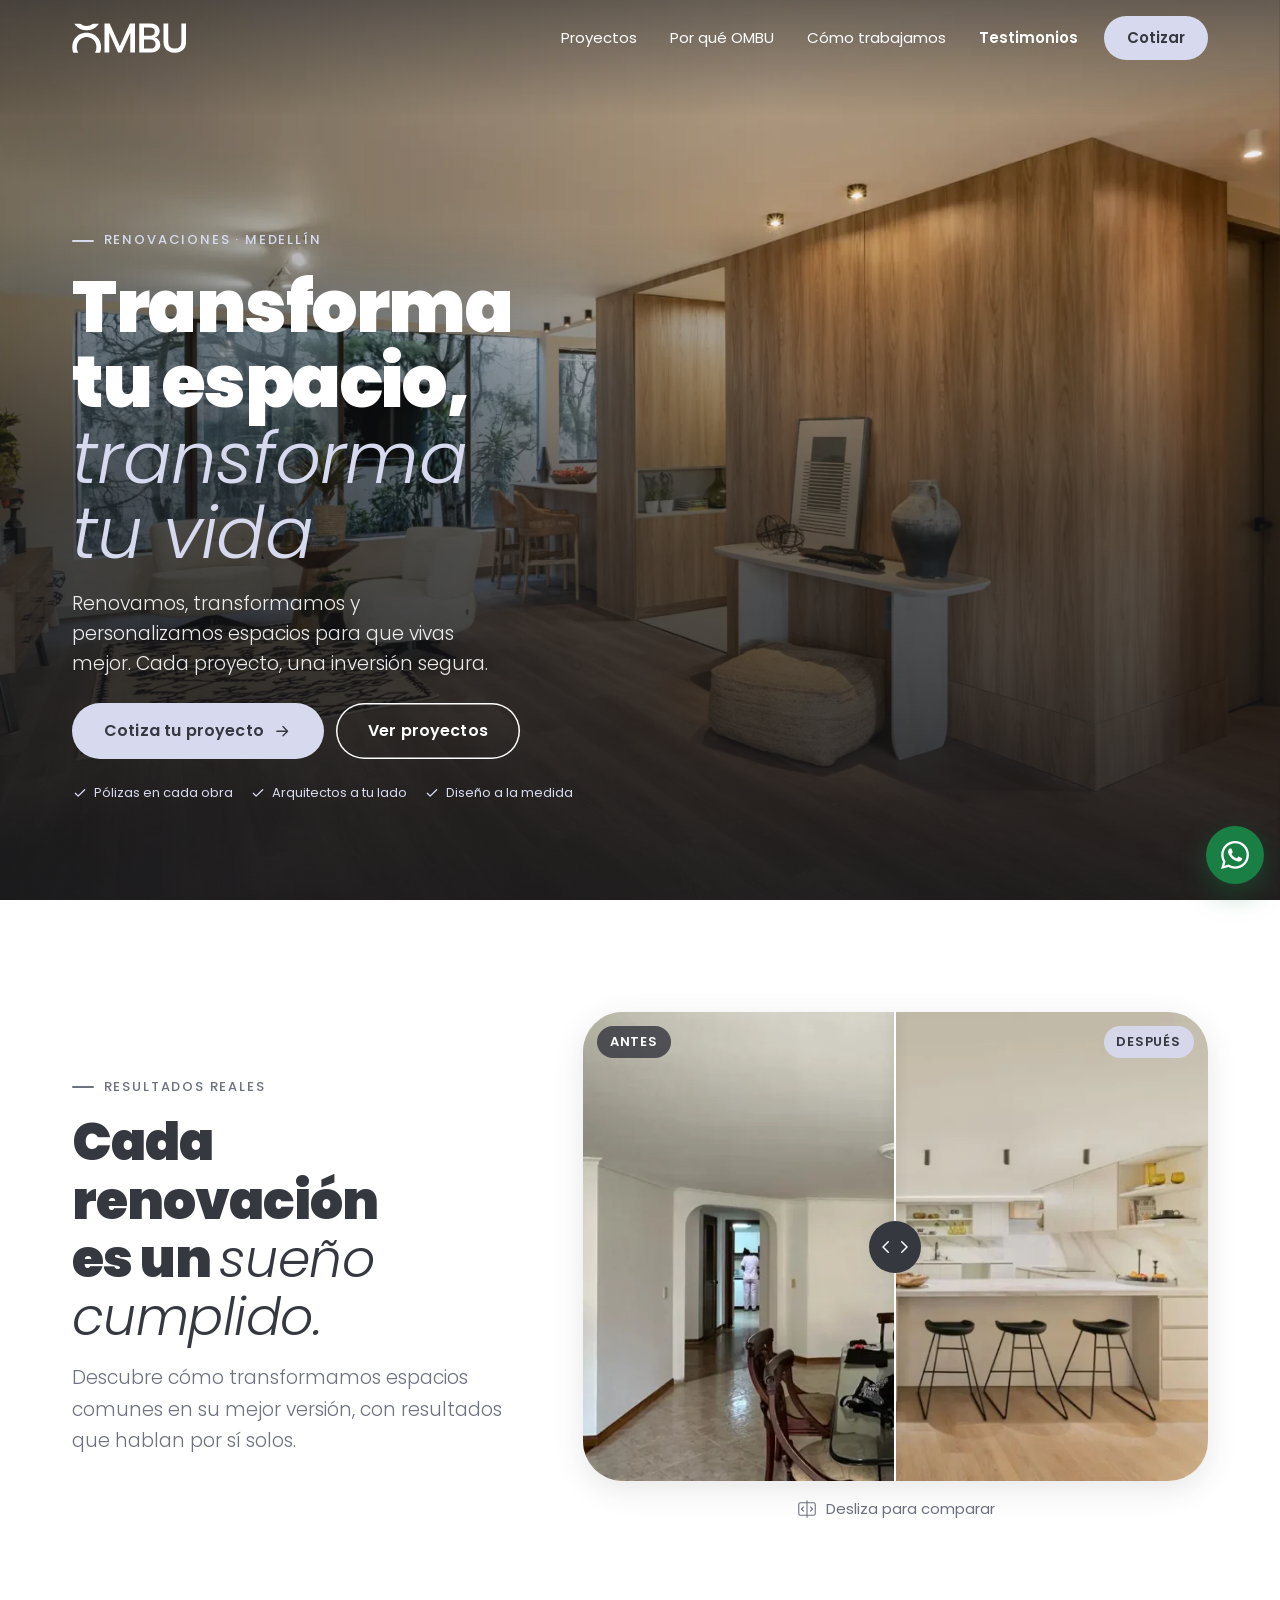
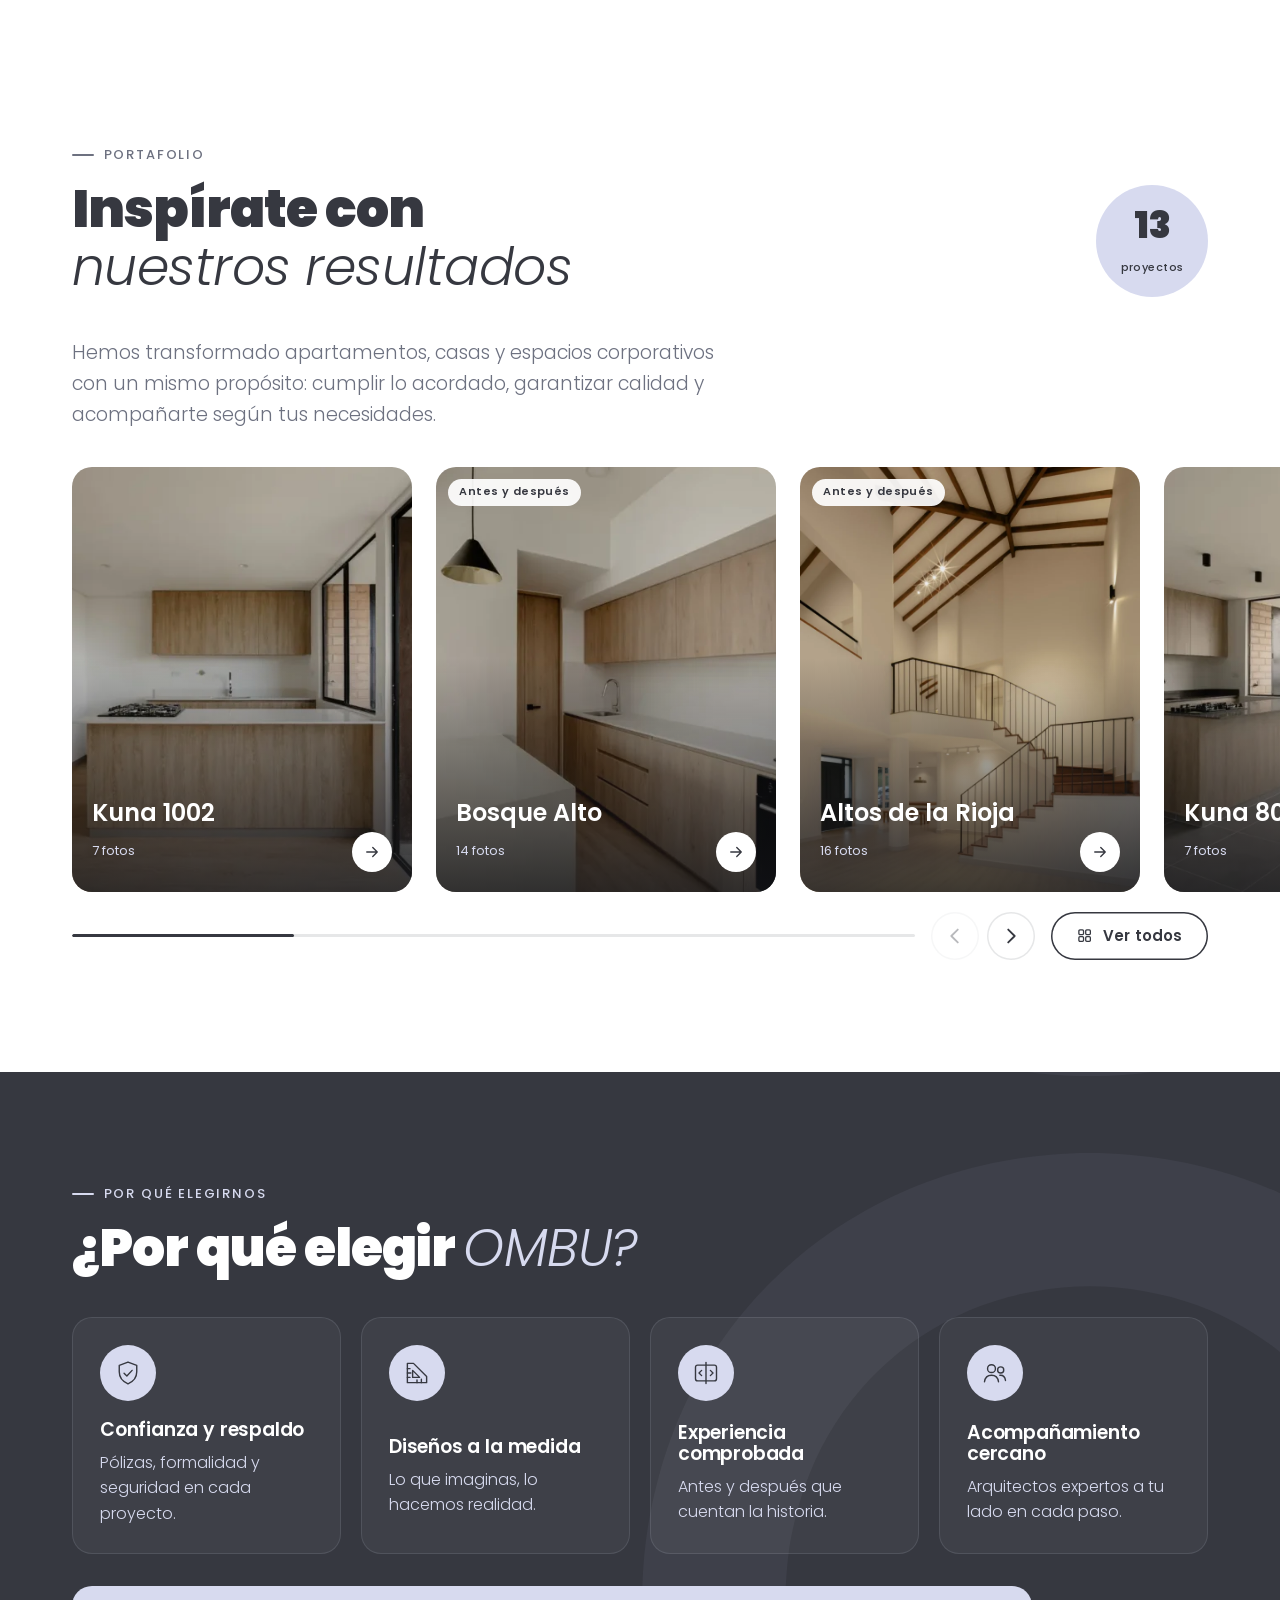
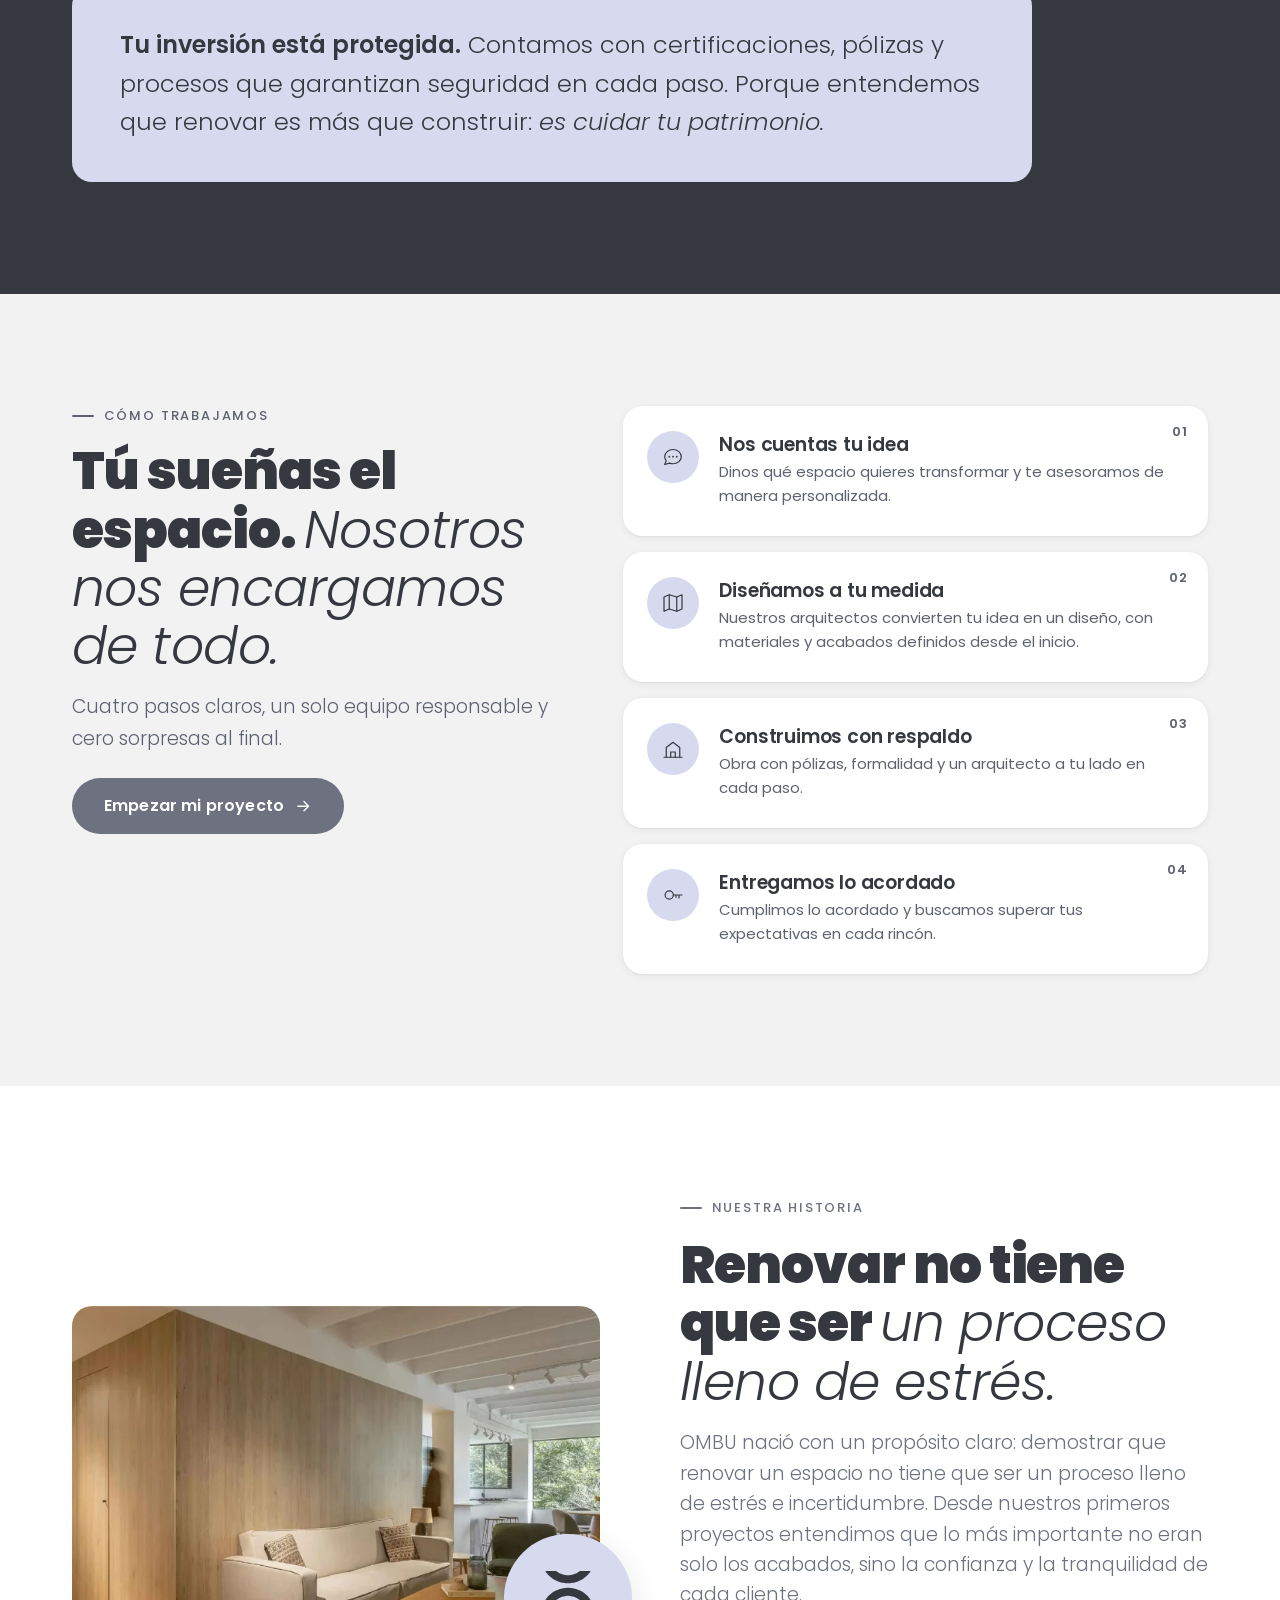
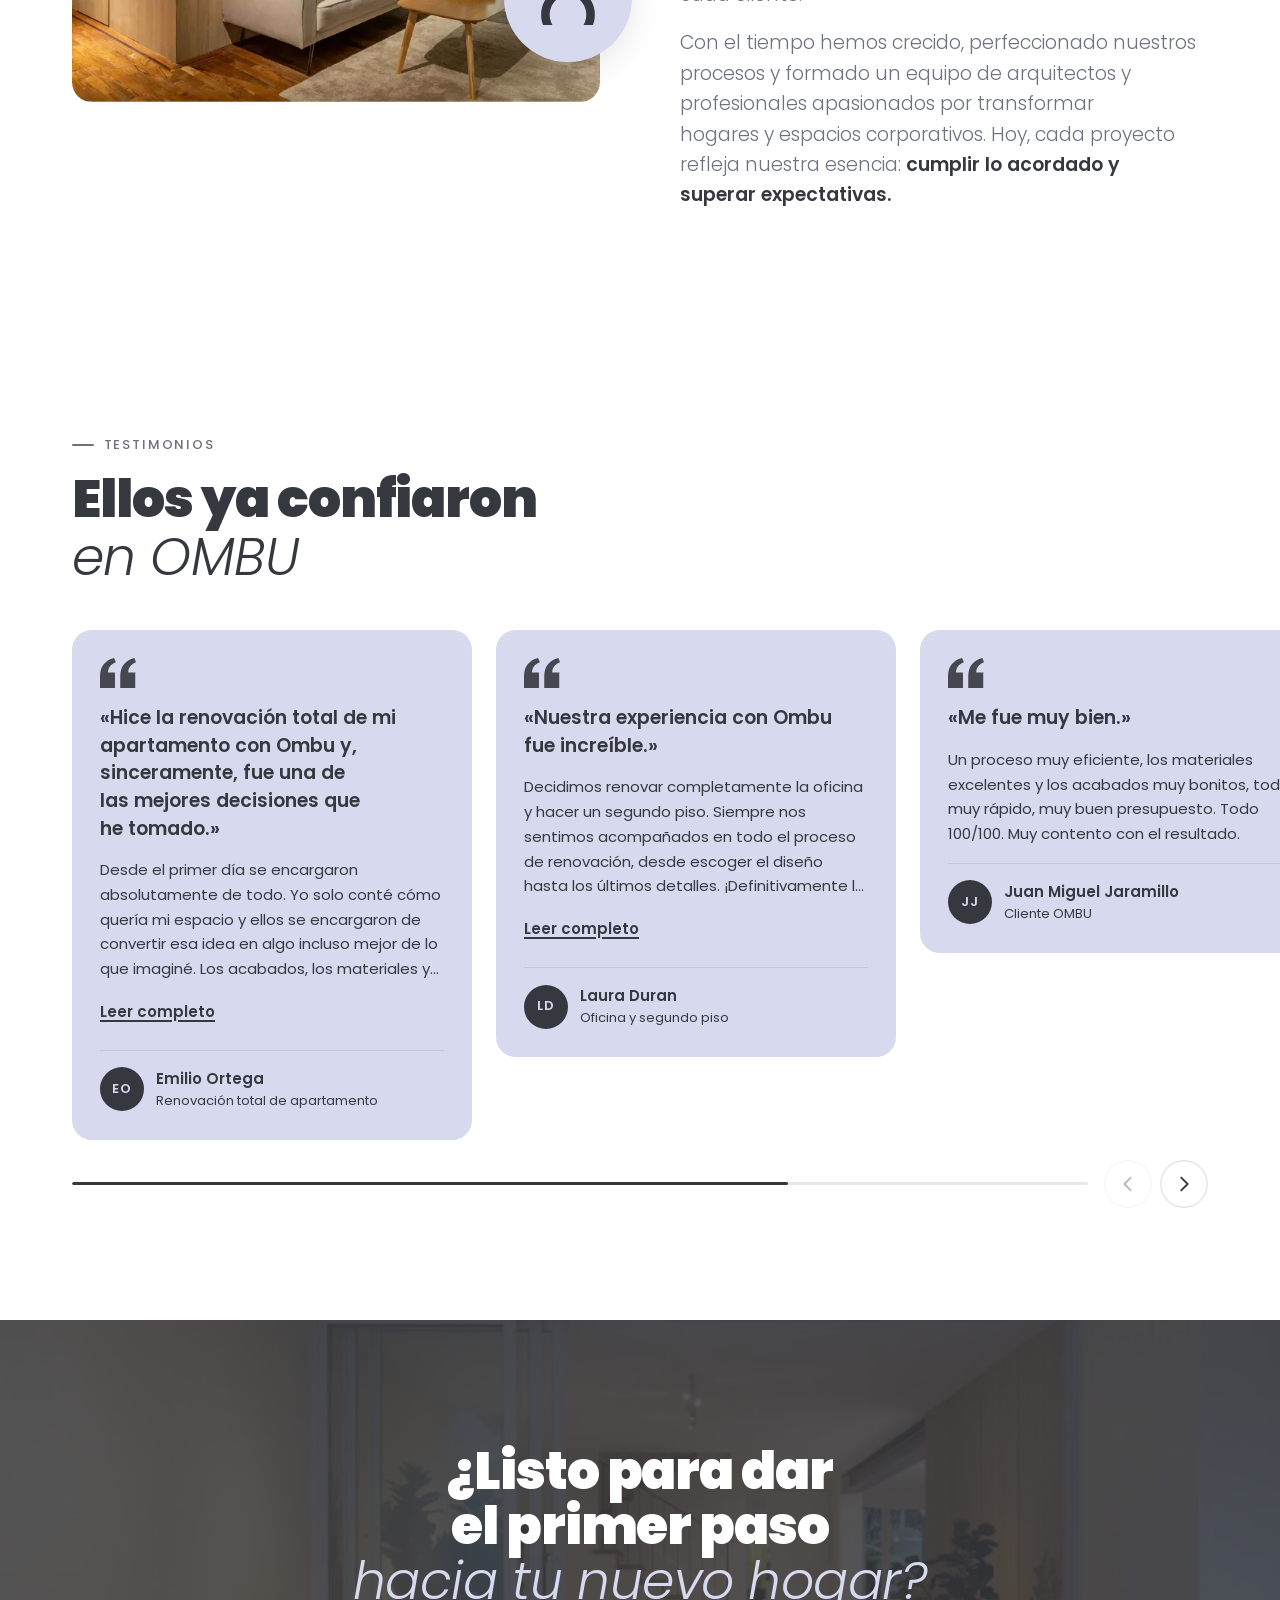
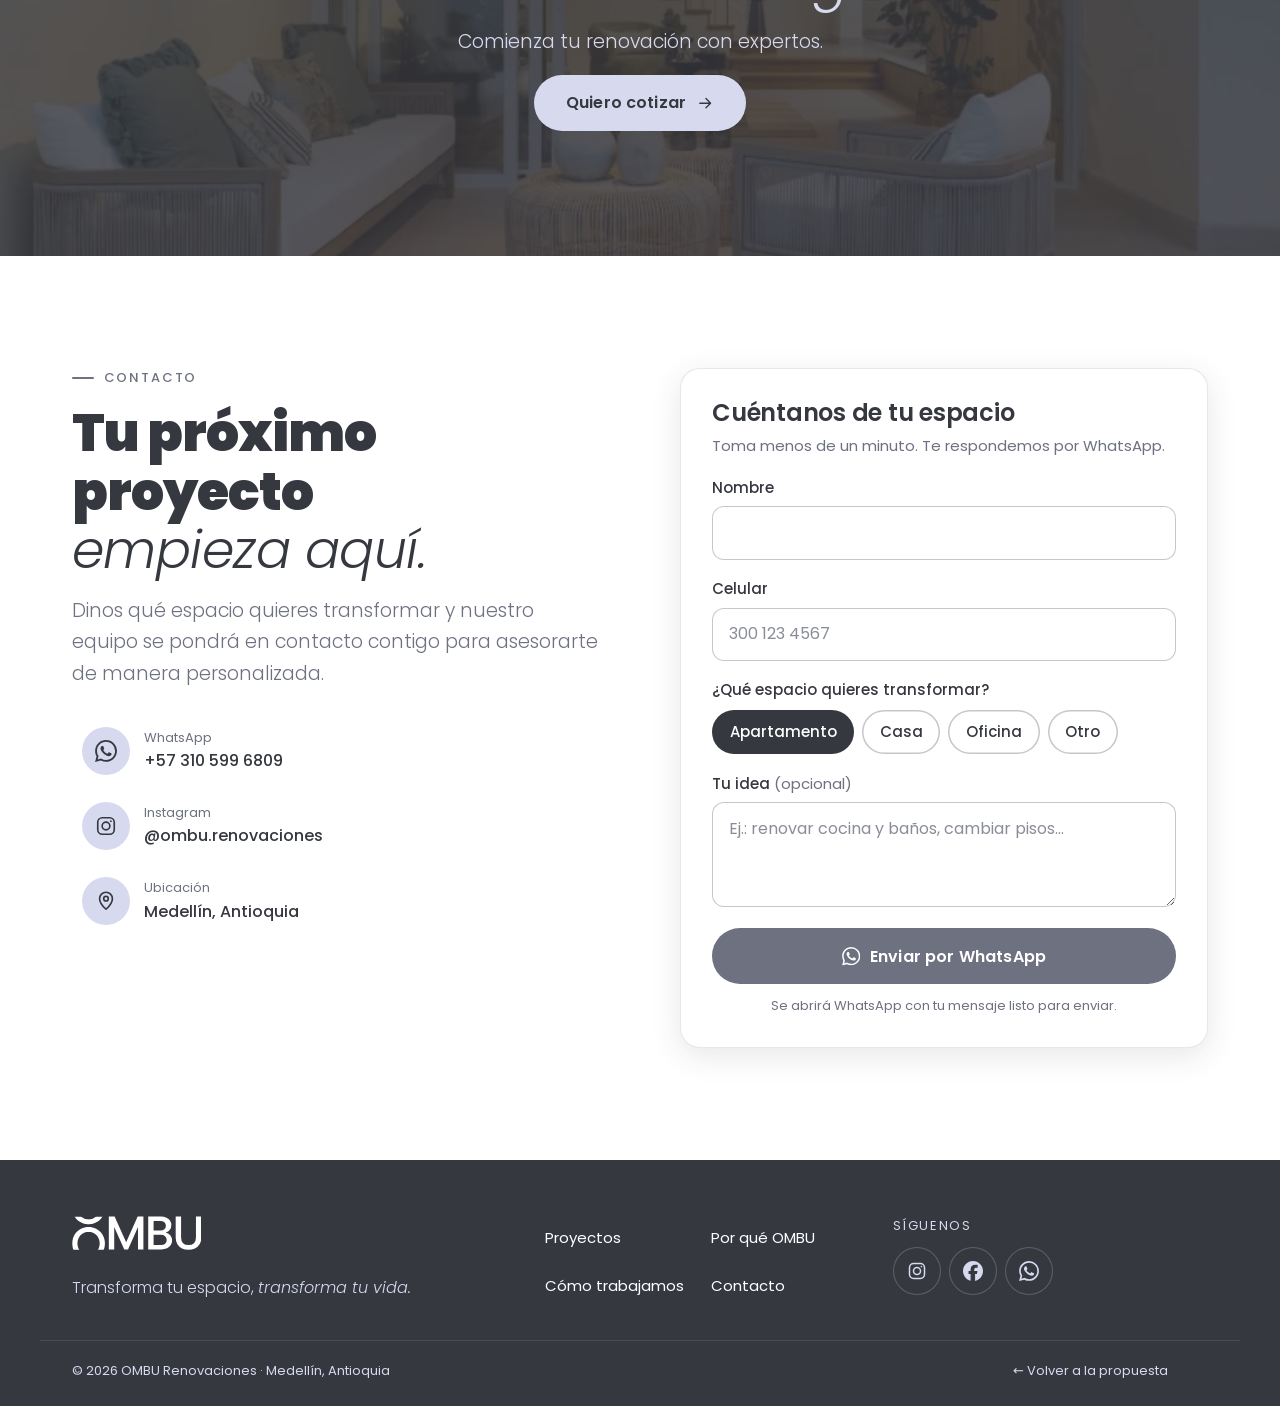
==== sitio/index.html @ 299de665 "Propuesta y sitio web de OMBU Renovaciones La raíz abre en la propuesta: diagnóstico medido del siti" ====
<!doctype html>
<html lang="es" class="no-js">
<head>
  <meta charset="utf-8">
  <meta name="viewport" content="width=device-width, initial-scale=1, viewport-fit=cover">
  <title>OMBU Renovaciones · Remodelación de apartamentos, casas y oficinas en Medellín</title>
  <meta name="description" content="Renovamos, transformamos y personalizamos espacios en Medellín. Diseño a la medida, arquitectos a tu lado y pólizas en cada proyecto. Mira nuestros antes y después.">
  <meta name="robots" content="noindex, nofollow">
  <meta name="theme-color" content="#363840">

  <meta property="og:type" content="website">
  <meta property="og:locale" content="es_CO">
  <meta property="og:site_name" content="OMBU Renovaciones">
  <meta property="og:title" content="OMBU Renovaciones · Transforma tu espacio, transforma tu vida">
  <meta property="og:description" content="Remodelación de apartamentos, casas y espacios corporativos en Medellín. Mira nuestros antes y después.">
  <meta property="og:image" content="https://revupag.github.io/ombu-propuesta/assets/img/og-sitio.jpg">
  <meta property="og:image:width" content="1200">
  <meta property="og:image:height" content="630">
  <meta name="twitter:card" content="summary_large_image">

  <link rel="icon" href="../assets/img/favicon.svg" type="image/svg+xml">
  <link rel="icon" href="../assets/img/favicon-48.png" sizes="48x48" type="image/png">
  <link rel="apple-touch-icon" href="../assets/img/apple-touch-icon.png">

  <link rel="preload" href="../assets/fonts/poppins-900.woff2" as="font" type="font/woff2" crossorigin>
  <link rel="preload" href="../assets/fonts/poppins-300.woff2" as="font" type="font/woff2" crossorigin>
  <link rel="preload" as="image" href="../assets/img/hero-768.webp"
        imagesrcset="../assets/img/hero-768.webp 768w, ../assets/img/hero-1024.webp 1024w, ../assets/img/hero-1536.webp 1536w, ../assets/img/hero-1920.webp 1920w"
        imagesizes="100vw">

  <link rel="stylesheet" href="../assets/css/brand.css">
  <link rel="stylesheet" href="../assets/css/sitio.css">

  <script type="application/ld+json">
  {
    "@context": "https://schema.org",
    "@type": "GeneralContractor",
    "name": "OMBU Renovaciones",
    "url": "https://omburenovaciones.com/",
    "logo": "https://revupag.github.io/ombu-propuesta/assets/img/icon-512.png",
    "image": "https://revupag.github.io/ombu-propuesta/assets/img/og-sitio.jpg",
    "description": "Renovación y remodelación de apartamentos, casas y espacios corporativos con diseño a la medida.",
    "telephone": "+57 310 599 6809",
    "areaServed": "Medellín, Antioquia",
    "address": { "@type": "PostalAddress", "addressLocality": "Medellín", "addressRegion": "Antioquia", "addressCountry": "CO" },
    "sameAs": ["https://www.instagram.com/ombu.renovaciones/", "https://www.facebook.com/share/1AA67nPHKe/"]
  }
  </script>
  <script>document.documentElement.classList.replace('no-js', 'js');</script>
</head>
<body>
<svg width="0" height="0" style="position:absolute" aria-hidden="true" focusable="false">
  <defs>
    <symbol id="i-arrow" viewBox="0 0 24 24"><path d="M5 12h14M13 6l6 6-6 6" fill="none" stroke="currentColor" stroke-width="1.8" stroke-linecap="round" stroke-linejoin="round"/></symbol>
    <symbol id="i-arrow-l" viewBox="0 0 24 24"><path d="M19 12H5M11 6l-6 6 6 6" fill="none" stroke="currentColor" stroke-width="1.8" stroke-linecap="round" stroke-linejoin="round"/></symbol>
    <symbol id="i-chev-l" viewBox="0 0 24 24"><path d="M15 5l-7 7 7 7" fill="none" stroke="currentColor" stroke-width="2" stroke-linecap="round" stroke-linejoin="round"/></symbol>
    <symbol id="i-chev-r" viewBox="0 0 24 24"><path d="M9 5l7 7-7 7" fill="none" stroke="currentColor" stroke-width="2" stroke-linecap="round" stroke-linejoin="round"/></symbol>
    <symbol id="i-close" viewBox="0 0 24 24"><path d="M6 6l12 12M18 6L6 18" fill="none" stroke="currentColor" stroke-width="2" stroke-linecap="round"/></symbol>
    <symbol id="i-check" viewBox="0 0 24 24"><path d="M5 12.5l4.2 4.2L19 7" fill="none" stroke="currentColor" stroke-width="2" stroke-linecap="round" stroke-linejoin="round"/></symbol>
    <symbol id="i-grid" viewBox="0 0 24 24"><g fill="none" stroke="currentColor" stroke-width="1.8"><rect x="4" y="4" width="6.5" height="6.5" rx="1.5"/><rect x="13.5" y="4" width="6.5" height="6.5" rx="1.5"/><rect x="4" y="13.5" width="6.5" height="6.5" rx="1.5"/><rect x="13.5" y="13.5" width="6.5" height="6.5" rx="1.5"/></g></symbol>
    <symbol id="i-expand" viewBox="0 0 24 24"><path d="M14 4h6v6M10 20H4v-6M20 4l-7 7M4 20l7-7" fill="none" stroke="currentColor" stroke-width="1.8" stroke-linecap="round" stroke-linejoin="round"/></symbol>
    <symbol id="i-shield" viewBox="0 0 32 32"><g fill="none" stroke="currentColor" stroke-width="1.6" stroke-linecap="round" stroke-linejoin="round"><path d="M16 3.5l10 3.8v7.4c0 6.5-4.2 11.3-10 13.8C10.2 26 6 21.2 6 14.7V7.3z"/><path d="M11.5 16.2l3.2 3.2 6-6.4"/></g></symbol>
    <symbol id="i-design" viewBox="0 0 32 32"><g fill="none" stroke="currentColor" stroke-width="1.6" stroke-linecap="round" stroke-linejoin="round"><path d="M5 27V5h7l15 15v7z"/><path d="M5 11h3M5 16h4M5 21h3M16 27v-3M21 27v-4"/><path d="M11 21v-8l8 8z"/></g></symbol>
    <symbol id="i-compare" viewBox="0 0 32 32"><g fill="none" stroke="currentColor" stroke-width="1.6" stroke-linecap="round" stroke-linejoin="round"><rect x="4" y="7" width="24" height="18" rx="2.5"/><path d="M16 4v24"/><path d="M11 13l-3 3 3 3M21 13l3 3-3 3"/></g></symbol>
    <symbol id="i-people" viewBox="0 0 32 32"><g fill="none" stroke="currentColor" stroke-width="1.6" stroke-linecap="round" stroke-linejoin="round"><circle cx="12" cy="11" r="4.5"/><path d="M4 26c.6-4.6 3.9-7.5 8-7.5s7.4 2.9 8 7.5"/><circle cx="22.5" cy="12.5" r="3.5"/><path d="M21.5 18.6c3.5-.3 6 2 6.5 5.9"/></g></symbol>
    <symbol id="i-chat" viewBox="0 0 32 32"><g fill="none" stroke="currentColor" stroke-width="1.6" stroke-linecap="round" stroke-linejoin="round"><path d="M27 15.5c0 5.2-4.9 9.5-11 9.5-1.6 0-3.1-.3-4.5-.8L5 26l1.9-5.2C5.7 19.3 5 17.5 5 15.5 5 10.3 9.9 6 16 6s11 4.3 11 9.5z"/><path d="M11 15.5h.01M16 15.5h.01M21 15.5h.01" stroke-width="2.4"/></g></symbol>
    <symbol id="i-plan" viewBox="0 0 32 32"><g fill="none" stroke="currentColor" stroke-width="1.6" stroke-linecap="round" stroke-linejoin="round"><path d="M4 8l7-3 10 3 7-3v19l-7 3-10-3-7 3z"/><path d="M11 5v19M21 8v19"/></g></symbol>
    <symbol id="i-build" viewBox="0 0 32 32"><g fill="none" stroke="currentColor" stroke-width="1.6" stroke-linecap="round" stroke-linejoin="round"><path d="M4 27h24"/><path d="M7 27V14l9-7 9 7v13"/><path d="M13 27v-7h6v7"/></g></symbol>
    <symbol id="i-key" viewBox="0 0 32 32"><g fill="none" stroke="currentColor" stroke-width="1.6" stroke-linecap="round" stroke-linejoin="round"><circle cx="11" cy="16" r="5.5"/><path d="M16.5 16H28M24 16v4M20 16v3"/></g></symbol>
    <symbol id="i-pin" viewBox="0 0 24 24"><g fill="none" stroke="currentColor" stroke-width="1.8" stroke-linecap="round" stroke-linejoin="round"><path d="M12 21s7-6.2 7-11.5A7 7 0 0 0 5 9.5C5 14.8 12 21 12 21z"/><circle cx="12" cy="9.5" r="2.5"/></g></symbol>
    <symbol id="i-wa" viewBox="0 0 24 24"><path fill="currentColor" d="M17.47 14.38c-.3-.15-1.76-.87-2.03-.97-.27-.1-.47-.15-.67.15-.2.3-.77.97-.94 1.16-.17.2-.35.22-.64.07-.3-.15-1.26-.46-2.39-1.47-.88-.79-1.48-1.76-1.65-2.06-.17-.3-.02-.46.13-.6.13-.14.3-.35.45-.52.15-.18.2-.3.3-.5.1-.2.05-.37-.03-.52-.07-.15-.67-1.61-.92-2.2-.24-.58-.49-.5-.67-.51h-.57c-.2 0-.52.07-.79.37-.27.3-1.04 1.02-1.04 2.48s1.07 2.87 1.21 3.07c.15.2 2.1 3.2 5.08 4.49.71.3 1.26.49 1.7.63.71.22 1.36.19 1.87.12.57-.09 1.76-.72 2-1.42.25-.69.25-1.29.18-1.41-.08-.13-.27-.2-.57-.35zM12.05 21.8h-.01a9.87 9.87 0 0 1-5.03-1.38l-.36-.22-3.74.99 1-3.65-.24-.38a9.86 9.86 0 0 1-1.51-5.26c0-5.45 4.44-9.88 9.89-9.88 2.64 0 5.12 1.03 6.99 2.9a9.82 9.82 0 0 1 2.89 7c0 5.45-4.44 9.88-9.88 9.88zm8.41-18.3A11.82 11.82 0 0 0 12.05 0C5.5 0 .16 5.34.16 11.89c0 2.1.55 4.14 1.59 5.95L.06 24l6.3-1.65a11.88 11.88 0 0 0 5.68 1.45h.01c6.55 0 11.89-5.34 11.89-11.9 0-3.17-1.24-6.16-3.48-8.4z"/></symbol>
    <symbol id="i-ig" viewBox="0 0 24 24"><g fill="none" stroke="currentColor" stroke-width="1.8"><rect x="3" y="3" width="18" height="18" rx="5"/><circle cx="12" cy="12" r="4.2"/><circle cx="17.3" cy="6.7" r="1" fill="currentColor" stroke="none"/></g></symbol>
    <symbol id="i-fb" viewBox="0 0 24 24"><path fill="currentColor" d="M9.1 23.7v-8H6.63V12h2.47v-1.58c0-4.09 1.85-5.98 5.86-5.98.4 0 .96.04 1.47.1.39.04.77.1 1.14.2v3.32l-.65-.03h-.74c-.7 0-1.25.1-1.67.31-.3.15-.53.37-.68.62-.26.42-.38 1-.38 1.75V12h3.92l-.38 2.1-.29 1.57H14.5v8.24C19.4 23.24 24 18.18 24 12.04 24 5.42 18.63.04 12 .04S0 5.42 0 12.04c0 5.63 3.87 10.35 9.1 11.65z"/></symbol>
    <symbol id="i-quote" viewBox="0 0 48 40"><path fill="currentColor" d="M0 40V24.5C0 11.6 6.3 3.4 18.8 0l2.4 5.6C14.4 8 11 12.6 10.6 19.4H20V40zm27 0V24.5C27 11.6 33.3 3.4 45.8 0l2.2 5.6C41.4 8 38 12.6 37.6 19.4H47V40z"/></symbol>
  </defs>
</svg>

<a class="skip" href="#contenido">Saltar al contenido</a>

<!-- ============ Encabezado ============ -->
<header class="hdr" id="hdr" data-state="top">
  <div class="hdr__in wrap">
    <a class="hdr__logo" href="#inicio" aria-label="OMBU Renovaciones, ir al inicio">
      <svg class="logo" viewBox="0 0 156 41" aria-hidden="true"><use href="../assets/img/marca.svg#ombu-logo"/></svg>
    </a>
    <nav class="hdr__nav" aria-label="Principal">
      <ul>
        <li><a href="#proyectos">Proyectos</a></li>
        <li><a href="#por-que">Por qué OMBU</a></li>
        <li><a href="#proceso">Cómo trabajamos</a></li>
        <li><a href="#testimonios">Testimonios</a></li>
      </ul>
    </nav>
    <a class="btn hdr__cta" href="#contacto">Cotizar</a>
    <button class="hdr__burger" id="burger" type="button" aria-expanded="false" aria-controls="menu" aria-label="Abrir menú">
      <span></span><span></span>
    </button>
  </div>
</header>

<!-- Menú móvil -->
<div class="menu on-dark" id="menu" hidden>
  <nav class="menu__nav" aria-label="Menú">
    <ul>
      <li><a href="#proyectos">Proyectos</a></li>
      <li><a href="#por-que">Por qué OMBU</a></li>
      <li><a href="#proceso">Cómo trabajamos</a></li>
      <li><a href="#testimonios">Testimonios</a></li>
      <li><a href="#contacto">Contacto</a></li>
    </ul>
  </nav>
  <div class="menu__foot">
    <a class="btn btn--light btn--lg btn--block" href="https://wa.me/573105996809?text=Hola%20OMBU%2C%20quiero%20cotizar%20la%20renovaci%C3%B3n%20de%20mi%20espacio." target="_blank" rel="noopener">
      <svg aria-hidden="true"><use href="#i-wa"/></svg> Escríbenos por WhatsApp
    </a>
    <div class="menu__social">
      <a href="https://www.instagram.com/ombu.renovaciones/" target="_blank" rel="noopener" aria-label="Instagram de OMBU"><svg aria-hidden="true"><use href="#i-ig"/></svg></a>
      <a href="https://www.facebook.com/share/1AA67nPHKe/" target="_blank" rel="noopener" aria-label="Facebook de OMBU"><svg aria-hidden="true"><use href="#i-fb"/></svg></a>
      <a class="menu__back" href="../index.html">← Volver a la propuesta</a>
    </div>
  </div>
</div>

<main id="contenido">

  <!-- ============ Hero ============ -->
  <section class="hero on-dark" id="inicio" aria-labelledby="hero-title">
    <picture class="hero__media">
      <img src="../assets/img/hero-768.webp"
           srcset="../assets/img/hero-768.webp 768w, ../assets/img/hero-1024.webp 1024w, ../assets/img/hero-1536.webp 1536w, ../assets/img/hero-1920.webp 1920w"
           sizes="100vw" width="1920" height="1280" fetchpriority="high"
           alt="Sala y cocina renovadas por OMBU con paneles de madera, piso laminado y ventanales hacia la naturaleza">
    </picture>
    <div class="hero__body wrap">
      <p class="eyebrow">Renovaciones · Medellín</p>
      <h1 class="hero__title display" id="hero-title">Transforma tu espacio, <em>transforma tu vida</em></h1>
      <p class="hero__lead">Renovamos, transformamos y personalizamos espacios para que vivas mejor. Cada proyecto, una inversión segura.</p>
      <div class="hero__ctas">
        <a class="btn btn--light btn--lg" href="#contacto">Cotiza tu proyecto <svg aria-hidden="true"><use href="#i-arrow"/></svg></a>
        <a class="btn btn--ghost btn--lg" href="#proyectos">Ver proyectos</a>
      </div>
      <ul class="hero__trust" aria-label="Garantías">
        <li><svg aria-hidden="true"><use href="#i-check"/></svg> Pólizas en cada obra</li>
        <li><svg aria-hidden="true"><use href="#i-check"/></svg> Arquitectos a tu lado</li>
        <li><svg aria-hidden="true"><use href="#i-check"/></svg> Diseño a la medida</li>
      </ul>
    </div>
  </section>

  <!-- ============ Comparador ============ -->
  <section class="sec compare-sec" aria-labelledby="compare-title">
    <div class="wrap compare-sec__grid">
      <div class="compare-sec__copy reveal">
        <p class="eyebrow">Resultados reales</p>
        <h2 class="title" id="compare-title">Cada renovación es un <em>sueño cumplido.</em></h2>
        <p class="lead">Descubre cómo transformamos espacios comunes en su mejor versión, con resultados que hablan por sí solos.</p>
      </div>
      <figure class="ba reveal" id="ba" style="--pos: 50%">
        <div class="ba__stage">
          <img class="ba__img ba__img--after" src="../assets/img/comparador-despues-768.webp"
               srcset="../assets/img/comparador-despues-768.webp 768w, ../assets/img/comparador-despues-1080.webp 1080w"
               sizes="(min-width: 960px) 600px, 100vw" width="1080" height="720" loading="lazy" decoding="async"
               alt="Después: cocina abierta con isla blanca, paneles de madera y piso claro">
          <div class="ba__clip" aria-hidden="true">
            <img class="ba__img" src="../assets/img/comparador-antes-768.webp"
                 srcset="../assets/img/comparador-antes-768.webp 768w, ../assets/img/comparador-antes-1024.webp 1024w"
                 sizes="(min-width: 960px) 600px, 100vw" width="1024" height="768" loading="lazy" decoding="async" alt="">
          </div>
          <span class="ba__tag ba__tag--before" aria-hidden="true">Antes</span>
          <span class="ba__tag ba__tag--after" aria-hidden="true">Después</span>
          <div class="ba__handle" aria-hidden="true"><span><svg><use href="#i-chev-l"/></svg><svg><use href="#i-chev-r"/></svg></span></div>
          <input class="ba__range" type="range" min="0" max="100" value="50" step="1"
                 aria-label="Comparar antes y después. Mueve a la izquierda para ver el después, a la derecha para ver el antes.">
        </div>
        <figcaption class="ba__cap"><svg aria-hidden="true"><use href="#i-compare"/></svg> Desliza para comparar</figcaption>
      </figure>
    </div>
  </section>

  <!-- ============ Proyectos ============ -->
  <section class="sec projects" id="proyectos" aria-labelledby="projects-title">
    <div class="wrap">
      <div class="sec__head projects__head reveal">
        <div>
          <p class="eyebrow">Portafolio</p>
          <h2 class="title" id="projects-title">Inspírate con <em>nuestros resultados</em></h2>
        </div>
        <div class="badge" aria-hidden="true"><strong id="proj-count">13</strong><span>proyectos</span></div>
      </div>
      <p class="lead projects__lead reveal">Hemos transformado apartamentos, casas y espacios corporativos con un mismo propósito: cumplir lo acordado, garantizar calidad y acompañarte según tus necesidades.</p>
    </div>

    <div class="rail" data-rail>
      <ul class="rail__track" id="proj-track" role="list" tabindex="0" aria-label="Proyectos. Desliza para ver más."></ul>
    </div>

    <div class="wrap projects__foot">
      <div class="rail__progress" aria-hidden="true"><span id="rail-bar"></span></div>
      <div class="rail__arrows">
        <button class="icon-btn" type="button" data-rail-prev aria-label="Proyecto anterior"><svg aria-hidden="true"><use href="#i-chev-l"/></svg></button>
        <button class="icon-btn" type="button" data-rail-next aria-label="Proyecto siguiente"><svg aria-hidden="true"><use href="#i-chev-r"/></svg></button>
      </div>
      <button class="btn btn--ghost" type="button" id="proj-toggle" aria-expanded="false" aria-controls="proj-track">
        <svg aria-hidden="true"><use href="#i-grid"/></svg> <span>Ver todos</span>
      </button>
    </div>
  </section>

  <!-- ============ Por qué OMBU ============ -->
  <section class="sec why on-dark" id="por-que" aria-labelledby="why-title">
    <svg class="why__ring" viewBox="0 0 2250 2250" aria-hidden="true"><use href="../assets/img/marca.svg#ombu-mark"/></svg>
    <div class="wrap">
      <div class="sec__head reveal">
        <p class="eyebrow">Por qué elegirnos</p>
        <h2 class="title" id="why-title">¿Por qué elegir <em>OMBU?</em></h2>
      </div>
      <ul class="why__grid" role="list">
        <li class="why__card reveal">
          <span class="why__ico"><svg aria-hidden="true"><use href="#i-shield"/></svg></span>
          <h3>Confianza y respaldo</h3>
          <p>Pólizas, formalidad y seguridad en cada proyecto.</p>
        </li>
        <li class="why__card reveal">
          <span class="why__ico"><svg aria-hidden="true"><use href="#i-design"/></svg></span>
          <h3>Diseños a la medida</h3>
          <p>Lo que imaginas, lo hacemos realidad.</p>
        </li>
        <li class="why__card reveal">
          <span class="why__ico"><svg aria-hidden="true"><use href="#i-compare"/></svg></span>
          <h3>Experiencia comprobada</h3>
          <p>Antes y después que cuentan la historia.</p>
        </li>
        <li class="why__card reveal">
          <span class="why__ico"><svg aria-hidden="true"><use href="#i-people"/></svg></span>
          <h3>Acompañamiento cercano</h3>
          <p>Arquitectos expertos a tu lado en cada paso.</p>
        </li>
      </ul>
      <blockquote class="why__promise reveal">
        <p><strong>Tu inversión está protegida.</strong> Contamos con certificaciones, pólizas y procesos que garantizan seguridad en cada paso. Porque entendemos que renovar es más que construir: <em>es cuidar tu patrimonio.</em></p>
      </blockquote>
    </div>
  </section>

  <!-- ============ Cómo trabajamos ============ -->
  <section class="sec process" id="proceso" aria-labelledby="process-title">
    <div class="wrap process__grid">
      <div class="process__intro reveal">
        <p class="eyebrow">Cómo trabajamos</p>
        <h2 class="title" id="process-title">Tú sueñas el espacio. <em>Nosotros nos encargamos de todo.</em></h2>
        <p class="lead">Cuatro pasos claros, un solo equipo responsable y cero sorpresas al final.</p>
        <a class="btn btn--lg process__cta" href="#contacto">Empezar mi proyecto <svg aria-hidden="true"><use href="#i-arrow"/></svg></a>
      </div>
      <ol class="steps" role="list">
        <li class="step reveal">
          <span class="step__n" aria-hidden="true">01</span>
          <span class="step__ico"><svg aria-hidden="true"><use href="#i-chat"/></svg></span>
          <h3>Nos cuentas tu idea</h3>
          <p>Dinos qué espacio quieres transformar y te asesoramos de manera personalizada.</p>
        </li>
        <li class="step reveal">
          <span class="step__n" aria-hidden="true">02</span>
          <span class="step__ico"><svg aria-hidden="true"><use href="#i-plan"/></svg></span>
          <h3>Diseñamos a tu medida</h3>
          <p>Nuestros arquitectos convierten tu idea en un diseño, con materiales y acabados definidos desde el inicio.</p>
        </li>
        <li class="step reveal">
          <span class="step__n" aria-hidden="true">03</span>
          <span class="step__ico"><svg aria-hidden="true"><use href="#i-build"/></svg></span>
          <h3>Construimos con respaldo</h3>
          <p>Obra con pólizas, formalidad y un arquitecto a tu lado en cada paso.</p>
        </li>
        <li class="step reveal">
          <span class="step__n" aria-hidden="true">04</span>
          <span class="step__ico"><svg aria-hidden="true"><use href="#i-key"/></svg></span>
          <h3>Entregamos lo acordado</h3>
          <p>Cumplimos lo acordado y buscamos superar tus expectativas en cada rincón.</p>
        </li>
      </ol>
    </div>
  </section>

  <!-- ============ Historia ============ -->
  <section class="sec story" aria-labelledby="story-title">
    <div class="wrap story__grid">
      <figure class="story__media reveal">
        <img src="../assets/img/fondo-768.webp"
             srcset="../assets/img/fondo-768.webp 768w, ../assets/img/fondo-1024.webp 1024w, ../assets/img/fondo-1536.webp 1536w"
             sizes="(min-width: 960px) 560px, 100vw" width="1536" height="1024" loading="lazy" decoding="async"
             alt="Sala renovada con muro revestido en madera, sofá claro y comedor al fondo">
        <div class="story__badge" aria-hidden="true">
          <svg viewBox="0 0 2250 2250"><use href="../assets/img/marca.svg#ombu-mark"/></svg>
        </div>
      </figure>
      <div class="story__copy reveal">
        <p class="eyebrow">Nuestra historia</p>
        <h2 class="title" id="story-title">Renovar no tiene que ser <em>un proceso lleno de estrés.</em></h2>
        <p>OMBU nació con un propósito claro: demostrar que renovar un espacio no tiene que ser un proceso lleno de estrés e incertidumbre. Desde nuestros primeros proyectos entendimos que lo más importante no eran solo los acabados, sino la confianza y la tranquilidad de cada cliente.</p>
        <p>Con el tiempo hemos crecido, perfeccionado nuestros procesos y formado un equipo de arquitectos y profesionales apasionados por transformar hogares y espacios corporativos. Hoy, cada proyecto refleja nuestra esencia: <strong>cumplir lo acordado y superar expectativas.</strong></p>
      </div>
    </div>
  </section>

  <!-- ============ Testimonios ============ -->
  <section class="sec quotes" id="testimonios" aria-labelledby="quotes-title">
    <div class="wrap">
      <div class="sec__head reveal">
        <p class="eyebrow">Testimonios</p>
        <h2 class="title" id="quotes-title">Ellos ya confiaron <em>en OMBU</em></h2>
      </div>
    </div>
    <div class="rail rail--quotes" data-rail>
      <ul class="rail__track" role="list" tabindex="0" aria-label="Testimonios. Desliza para ver más.">
        <li class="quote">
          <svg class="quote__mark" aria-hidden="true"><use href="#i-quote"/></svg>
          <p class="quote__lead">«Hice la renovación total de mi apartamento con Ombu y, sinceramente, fue una de las mejores decisiones que he tomado.»</p>
          <p class="quote__text">Desde el primer día se encargaron absolutamente de todo. Yo solo conté cómo quería mi espacio y ellos se encargaron de convertir esa idea en algo incluso mejor de lo que imaginé. Los acabados, los materiales y los detalles son de primera. Se nota el cuidado y la calidad en cada rincón. Recomiendo a Ombu sin dudarlo. Son profesionales, cumplidos y el resultado final habla por ellos.</p>
          <p class="quote__who"><span class="quote__avatar" aria-hidden="true">EO</span><span><strong>Emilio Ortega</strong> Renovación total de apartamento</span></p>
        </li>
        <li class="quote">
          <svg class="quote__mark" aria-hidden="true"><use href="#i-quote"/></svg>
          <p class="quote__lead">«Nuestra experiencia con Ombu fue increíble.»</p>
          <p class="quote__text">Decidimos renovar completamente la oficina y hacer un segundo piso. Siempre nos sentimos acompañados en todo el proceso de renovación, desde escoger el diseño hasta los últimos detalles. ¡Definitivamente la mejor opción que pudimos hacer! ¡Increíble todo el proceso con ellos! Gracias Ombu 🙌🏻</p>
          <p class="quote__who"><span class="quote__avatar" aria-hidden="true">LD</span><span><strong>Laura Duran</strong> Oficina y segundo piso</span></p>
        </li>
        <li class="quote">
          <svg class="quote__mark" aria-hidden="true"><use href="#i-quote"/></svg>
          <p class="quote__lead">«Me fue muy bien.»</p>
          <p class="quote__text">Un proceso muy eficiente, los materiales excelentes y los acabados muy bonitos, todo muy rápido, muy buen presupuesto. Todo 100/100. Muy contento con el resultado.</p>
          <p class="quote__who"><span class="quote__avatar" aria-hidden="true">JJ</span><span><strong>Juan Miguel Jaramillo</strong> Cliente OMBU</span></p>
        </li>
        <li class="quote">
          <svg class="quote__mark" aria-hidden="true"><use href="#i-quote"/></svg>
          <p class="quote__lead">«Hice la remodelación completa de mi apartamento con Ombu. Fue la mejor decisión que pude haber tomado.»</p>
          <p class="quote__text">Ellos se encargaron de TODO. Yo solo tuve que soñar lo que quería y ellos lo hicieron realidad. Lo mejor de todo es que los materiales son de alta calidad. Los recomiendo 100%.</p>
          <p class="quote__who"><span class="quote__avatar" aria-hidden="true">SO</span><span><strong>Susana Ospina</strong> Remodelación completa de apartamento</span></p>
        </li>
      </ul>
    </div>
    <div class="wrap projects__foot">
      <div class="rail__progress" aria-hidden="true"><span></span></div>
      <div class="rail__arrows">
        <button class="icon-btn" type="button" data-rail-prev aria-label="Testimonio anterior"><svg aria-hidden="true"><use href="#i-chev-l"/></svg></button>
        <button class="icon-btn" type="button" data-rail-next aria-label="Testimonio siguiente"><svg aria-hidden="true"><use href="#i-chev-r"/></svg></button>
      </div>
    </div>
  </section>

  <!-- ============ Banda CTA ============ -->
  <section class="band on-dark" aria-labelledby="band-title">
    <picture class="band__media" aria-hidden="true">
      <img src="../assets/img/proyectos/palo-alto/d01-s.webp" width="768" height="512" loading="lazy" decoding="async" alt="">
    </picture>
    <div class="wrap band__in reveal">
      <h2 class="band__title display" id="band-title">¿Listo para dar el primer paso <em>hacia tu nuevo hogar?</em></h2>
      <p class="lead">Comienza tu renovación con expertos.</p>
      <a class="btn btn--light btn--lg" href="#contacto">Quiero cotizar <svg aria-hidden="true"><use href="#i-arrow"/></svg></a>
    </div>
  </section>

  <!-- ============ Contacto ============ -->
  <section class="sec contact" id="contacto" aria-labelledby="contact-title">
    <div class="wrap contact__grid">
      <div class="contact__copy reveal">
        <p class="eyebrow">Contacto</p>
        <h2 class="title" id="contact-title">Tu próximo proyecto <em>empieza aquí.</em></h2>
        <p class="lead">Dinos qué espacio quieres transformar y nuestro equipo se pondrá en contacto contigo para asesorarte de manera personalizada.</p>
        <ul class="channels" role="list">
          <li>
            <a class="channel" href="https://wa.me/573105996809" target="_blank" rel="noopener">
              <span class="channel__ico"><svg aria-hidden="true"><use href="#i-wa"/></svg></span>
              <span><small>WhatsApp</small>+57 310 599 6809</span>
            </a>
          </li>
          <li>
            <a class="channel" href="https://www.instagram.com/ombu.renovaciones/" target="_blank" rel="noopener">
              <span class="channel__ico"><svg aria-hidden="true"><use href="#i-ig"/></svg></span>
              <span><small>Instagram</small>@ombu.renovaciones</span>
            </a>
          </li>
          <li>
            <div class="channel">
              <span class="channel__ico"><svg aria-hidden="true"><use href="#i-pin"/></svg></span>
              <span><small>Ubicación</small>Medellín, Antioquia</span>
            </div>
          </li>
        </ul>
      </div>

      <form class="form reveal" id="form" novalidate>
        <h3 class="form__title">Cuéntanos de tu espacio</h3>
        <p class="form__hint">Toma menos de un minuto. Te respondemos por WhatsApp.</p>

        <div class="field">
          <label for="f-name">Nombre</label>
          <input id="f-name" name="nombre" type="text" autocomplete="name" required aria-describedby="e-name">
          <p class="field__err" id="e-name" aria-live="polite"></p>
        </div>

        <div class="field">
          <label for="f-phone">Celular</label>
          <input id="f-phone" name="celular" type="tel" inputmode="tel" autocomplete="tel" required placeholder="300 123 4567" aria-describedby="e-phone">
          <p class="field__err" id="e-phone" aria-live="polite"></p>
        </div>

        <fieldset class="field">
          <legend>¿Qué espacio quieres transformar?</legend>
          <div class="chips">
            <label class="chip"><input type="radio" name="espacio" value="Apartamento" checked><span>Apartamento</span></label>
            <label class="chip"><input type="radio" name="espacio" value="Casa"><span>Casa</span></label>
            <label class="chip"><input type="radio" name="espacio" value="Oficina o espacio corporativo"><span>Oficina</span></label>
            <label class="chip"><input type="radio" name="espacio" value="Otro espacio"><span>Otro</span></label>
          </div>
        </fieldset>

        <div class="field">
          <label for="f-msg">Tu idea <span class="field__opt">(opcional)</span></label>
          <textarea id="f-msg" name="mensaje" rows="3" placeholder="Ej.: renovar cocina y baños, cambiar pisos…"></textarea>
        </div>

        <button class="btn btn--lg btn--block form__submit" type="submit">
          <svg aria-hidden="true"><use href="#i-wa"/></svg> Enviar por WhatsApp
        </button>
        <p class="form__note">Se abrirá WhatsApp con tu mensaje listo para enviar.</p>
      </form>
    </div>
  </section>
</main>

<!-- ============ Pie ============ -->
<footer class="ftr on-dark">
  <div class="wrap ftr__grid">
    <div class="ftr__brand">
      <svg class="logo" viewBox="0 0 156 41" role="img" aria-label="OMBU"><use href="../assets/img/marca.svg#ombu-logo"/></svg>
      <p>Transforma tu espacio, <em>transforma tu vida.</em></p>
    </div>
    <nav class="ftr__nav" aria-label="Pie de página">
      <ul>
        <li><a href="#proyectos">Proyectos</a></li>
        <li><a href="#por-que">Por qué OMBU</a></li>
        <li><a href="#proceso">Cómo trabajamos</a></li>
        <li><a href="#contacto">Contacto</a></li>
      </ul>
    </nav>
    <div class="ftr__social">
      <p>Síguenos</p>
      <div>
        <a href="https://www.instagram.com/ombu.renovaciones/" target="_blank" rel="noopener" aria-label="Instagram de OMBU"><svg aria-hidden="true"><use href="#i-ig"/></svg></a>
        <a href="https://www.facebook.com/share/1AA67nPHKe/" target="_blank" rel="noopener" aria-label="Facebook de OMBU"><svg aria-hidden="true"><use href="#i-fb"/></svg></a>
        <a href="https://wa.me/573105996809" target="_blank" rel="noopener" aria-label="WhatsApp de OMBU"><svg aria-hidden="true"><use href="#i-wa"/></svg></a>
      </div>
    </div>
  </div>
  <div class="wrap ftr__bottom">
    <p>© 2026 OMBU Renovaciones · Medellín, Antioquia</p>
    <a href="../index.html">← Volver a la propuesta</a>
  </div>
</footer>

<!-- WhatsApp flotante -->
<a class="fab" id="fab" href="https://wa.me/573105996809?text=Hola%20OMBU%2C%20quiero%20cotizar%20la%20renovaci%C3%B3n%20de%20mi%20espacio." target="_blank" rel="noopener" aria-label="Escríbenos por WhatsApp">
  <svg aria-hidden="true"><use href="#i-wa"/></svg>
</a>

<!-- ============ Ficha de proyecto ============ -->
<dialog class="sheet" id="sheet" aria-labelledby="sheet-title">
  <div class="sheet__bar">
    <button class="icon-btn" type="button" data-close aria-label="Cerrar proyecto"><svg aria-hidden="true"><use href="#i-arrow-l"/></svg></button>
    <p class="sheet__bar-title" aria-hidden="true"></p>
    <button class="icon-btn sheet__share" type="button" data-share aria-label="Compartir proyecto"><svg aria-hidden="true" viewBox="0 0 24 24"><g fill="none" stroke="currentColor" stroke-width="1.8" stroke-linecap="round" stroke-linejoin="round"><path d="M12 15V3M7 8l5-5 5 5"/><path d="M5 12v7a2 2 0 0 0 2 2h10a2 2 0 0 0 2-2v-7"/></g></svg></button>
  </div>
  <div class="sheet__scroll">
    <div class="sheet__hero"><img alt="" id="sheet-cover"></div>
    <div class="sheet__body">
      <p class="eyebrow">Proyecto OMBU</p>
      <h2 class="title sheet__title" id="sheet-title"></h2>
      <p class="sheet__meta" id="sheet-meta"></p>
      <aside class="demo-note">
        <strong>Ficha del proyecto</strong>
        Aquí va la historia de cada obra: tipo de espacio, metros, alcance y tiempo de entrega. La completamos con el equipo de OMBU en la fase de inmersión.
      </aside>
      <div class="tabs" role="tablist" aria-label="Fotos del proyecto">
        <button class="tab" role="tab" type="button" id="tab-d" aria-controls="panel-gal" aria-selected="true" data-tab="despues">Después <span></span></button>
        <button class="tab" role="tab" type="button" id="tab-a" aria-controls="panel-gal" aria-selected="false" data-tab="antes">Antes <span></span></button>
      </div>
      <div class="gal" id="panel-gal" role="tabpanel" aria-labelledby="tab-d"></div>
    </div>
  </div>
  <div class="sheet__cta">
    <a class="btn btn--lg btn--block" id="sheet-wa" href="#" target="_blank" rel="noopener">
      <svg aria-hidden="true"><use href="#i-wa"/></svg> Quiero un proyecto así
    </a>
  </div>
</dialog>

<!-- ============ Visor de fotos ============ -->
<dialog class="lb" id="lb" aria-label="Visor de fotos">
  <div class="lb__top">
    <p class="lb__count" id="lb-count" aria-live="polite"></p>
    <button class="icon-btn icon-btn--dark" type="button" data-close aria-label="Cerrar visor"><svg aria-hidden="true"><use href="#i-close"/></svg></button>
  </div>
  <ul class="lb__track" id="lb-track" role="list"></ul>
  <button class="icon-btn icon-btn--dark lb__nav lb__nav--prev" type="button" data-lb-prev aria-label="Foto anterior"><svg aria-hidden="true"><use href="#i-chev-l"/></svg></button>
  <button class="icon-btn icon-btn--dark lb__nav lb__nav--next" type="button" data-lb-next aria-label="Foto siguiente"><svg aria-hidden="true"><use href="#i-chev-r"/></svg></button>
</dialog>

<script src="../assets/js/proyectos.js"></script>
<script src="../assets/js/sitio.js"></script>
</body>
</html>
---- assets/css/brand.css ----
/* ==========================================================================
   OMBU Renovaciones · Sistema de marca
   Colores y tipografía extraídos del kit global de omburenovaciones.com
   (Elementor, post-6.css) y del logo original. Ver README.
   ========================================================================== */

@font-face { font-family: "Poppins"; font-style: normal; font-weight: 300; font-display: swap; src: url("../fonts/poppins-300.woff2") format("woff2"); }
@font-face { font-family: "Poppins"; font-style: italic; font-weight: 300; font-display: swap; src: url("../fonts/poppins-300i.woff2") format("woff2"); }
@font-face { font-family: "Poppins"; font-style: normal; font-weight: 400; font-display: swap; src: url("../fonts/poppins-400.woff2") format("woff2"); }
@font-face { font-family: "Poppins"; font-style: normal; font-weight: 500; font-display: swap; src: url("../fonts/poppins-500.woff2") format("woff2"); }
@font-face { font-family: "Poppins"; font-style: normal; font-weight: 600; font-display: swap; src: url("../fonts/poppins-600.woff2") format("woff2"); }
@font-face { font-family: "Poppins"; font-style: normal; font-weight: 900; font-display: swap; src: url("../fonts/poppins-900.woff2") format("woff2"); }

:root {
  /* Marca (valores exactos del sitio actual) */
  --ombu-carbon:   #363840;  /* Global «14d4955»: logo, fondos oscuros, titulares */
  --ombu-lavanda:  #D7DAEF;  /* Global «0cf1c55»: texto sobre carbón, círculo de acento */
  --ombu-pizarra:  #6D7180;  /* Botones del sitio actual */
  --ombu-lila:     #C1C6E5;  /* Acento secundario del inicio */
  --ombu-niebla:   #F2F2F2;  /* Superficie clara del sitio actual */
  --ombu-blanco:   #FFFFFF;

  /* Derivados funcionales (misma familia, solo transparencias) */
  --ombu-carbon-90: rgb(54 56 64 / .9);
  --ombu-carbon-60: rgb(54 56 64 / .6);
  --ombu-carbon-12: rgb(54 56 64 / .12);
  --ombu-carbon-06: rgb(54 56 64 / .06);
  --ombu-lavanda-24: rgb(215 218 239 / .24);
  --ombu-lavanda-12: rgb(215 218 239 / .12);

  --text:       var(--ombu-carbon);
  --text-soft:  var(--ombu-pizarra);   /* 4.86:1 sobre blanco (AA) */
  --line:       var(--ombu-carbon-12);
  --text-soft-on-mist: #5E6270; /* pizarra oscurecido: 5.4:1 sobre #F2F2F2 (el original da 4.3:1) */

  /* Tipografía: Poppins, la misma del sitio */
  --font: "Poppins", system-ui, -apple-system, "Segoe UI", sans-serif;
  --fs-xs:   .8125rem;
  --fs-sm:   .9375rem;
  --fs-base: 1rem;
  --fs-md:   clamp(1.0625rem, .98rem + .35vw, 1.1875rem);
  --fs-lg:   clamp(1.25rem, 1.1rem + .7vw, 1.5rem);
  --fs-xl:   clamp(1.625rem, 1.3rem + 1.6vw, 2.375rem);
  --fs-2xl:  clamp(2rem, 1.45rem + 2.8vw, 3.25rem);
  --fs-3xl:  clamp(2.375rem, 1.5rem + 4.6vw, 4.5rem);

  /* Espaciado y forma */
  --gutter: clamp(1rem, .6rem + 2vw, 2rem);
  --section: clamp(4rem, 3rem + 5vw, 7.5rem);
  --max: 1200px;
  --radius-sm: 10px;   /* imágenes del sitio actual */
  --radius:    20px;
  --radius-lg: 40px;   /* comparador del sitio actual */
  --pill: 999px;       /* botones del sitio actual */

  --shadow-sm: 0 1px 2px rgb(54 56 64 / .06), 0 2px 8px rgb(54 56 64 / .06);
  --shadow:    0 8px 30px rgb(54 56 64 / .12);
  --shadow-lg: 0 24px 60px rgb(54 56 64 / .22);

  --ease-out: cubic-bezier(.22, 1, .36, 1);
  --ease-in-out: cubic-bezier(.65, 0, .35, 1);

  --tap: 48px;
  --header-h: 64px;
}

/* ---------- Base ---------- */
*, *::before, *::after { box-sizing: border-box; }
html { -webkit-text-size-adjust: 100%; text-size-adjust: 100%; scroll-behavior: smooth; scroll-padding-top: calc(var(--header-h) + 8px); }
body {
  margin: 0;
  font-family: var(--font);
  font-size: var(--fs-base);
  font-weight: 400;
  line-height: 1.6;
  color: var(--text);
  background: var(--ombu-blanco);
  -webkit-font-smoothing: antialiased;
  -moz-osx-font-smoothing: grayscale;
  overflow-x: clip;
}
img, svg, video { display: block; max-width: 100%; }
img { height: auto; }
a { color: inherit; }
button, input, select, textarea { font: inherit; color: inherit; }
button { cursor: pointer; }
h1, h2, h3, h4 { margin: 0; line-height: 1.12; font-weight: 600; letter-spacing: -.01em; text-wrap: balance; }
p { margin: 0; text-wrap: pretty; }
ul, ol { margin: 0; padding: 0; }
em { font-style: italic; }

::selection { background: var(--ombu-lavanda); color: var(--ombu-carbon); }

:focus-visible { outline: 3px solid var(--ombu-pizarra); outline-offset: 3px; border-radius: 6px; }
.on-dark :focus-visible, .on-dark:focus-visible { outline-color: var(--ombu-lavanda); }

.sr-only {
  position: absolute !important; width: 1px; height: 1px; padding: 0; margin: -1px;
  overflow: hidden; clip: rect(0 0 0 0); white-space: nowrap; border: 0;
}
.skip {
  position: fixed; left: 1rem; top: -100px; z-index: 1000;
  background: var(--ombu-carbon); color: #fff; padding: .75rem 1.25rem; border-radius: var(--pill);
  text-decoration: none; font-weight: 500; transition: top .2s;
}
.skip:focus { top: 1rem; }

.wrap { width: 100%; max-width: var(--max); margin-inline: auto; padding-inline: var(--gutter); }

/* Superficies niebla: el texto secundario usa la variante oscurecida para cumplir AA */
.on-mist { --text-soft: var(--text-soft-on-mist); }

/* ---------- Tipos de marca ----------
   El sitio actual combina titulares en Poppins 900 con una segunda línea
   en Poppins 300 cursiva. Se conserva como firma visual. */
.display { font-weight: 900; letter-spacing: -.02em; line-height: 1.05; }
.display em, .title em { font-weight: 300; font-style: italic; letter-spacing: -.01em; }
.eyebrow {
  display: inline-flex; align-items: center; gap: .6rem;
  font-size: var(--fs-xs); font-weight: 500; letter-spacing: .14em; text-transform: uppercase;
  color: var(--text-soft);
}
.eyebrow::before { content: ""; width: 22px; height: 2px; background: currentColor; border-radius: 2px; }
.on-dark .eyebrow { color: var(--ombu-lavanda); }
.title { font-size: var(--fs-2xl); font-weight: 900; letter-spacing: -.02em; }
.lead { font-size: var(--fs-md); font-weight: 300; color: var(--text-soft); line-height: 1.65; }
.on-dark { color: #fff; }
.on-dark .lead { color: var(--ombu-lavanda); }

/* ---------- Botones (píldora, como en el sitio actual) ---------- */
.btn {
  --btn-bg: var(--ombu-pizarra);
  --btn-fg: #fff;
  display: inline-flex; align-items: center; justify-content: center; gap: .6rem;
  min-height: var(--tap); padding: .8rem 1.6rem;
  border: 0; border-radius: var(--pill);
  background: var(--btn-bg); color: var(--btn-fg);
  font-size: var(--fs-sm); font-weight: 600; letter-spacing: .01em; line-height: 1.2;
  text-decoration: none; text-align: center;
  transition: background-color .25s var(--ease-out), color .25s var(--ease-out), transform .25s var(--ease-out), box-shadow .25s var(--ease-out);
  -webkit-tap-highlight-color: transparent;
}
.btn svg { width: 1.15em; height: 1.15em; flex: none; }
.btn:hover { --btn-bg: var(--ombu-carbon); }
.btn:active { transform: scale(.97); }
.btn--lg { min-height: 56px; padding: 1rem 2rem; font-size: var(--fs-base); }
.btn--light { --btn-bg: var(--ombu-lavanda); --btn-fg: var(--ombu-carbon); }
.btn--light:hover { --btn-bg: #fff; }
.btn--white { --btn-bg: #fff; --btn-fg: var(--ombu-carbon); }
.btn--white:hover { --btn-bg: var(--ombu-lavanda); }
.btn--ghost { --btn-bg: transparent; --btn-fg: currentColor; box-shadow: inset 0 0 0 1.5px currentColor; }
.btn--ghost:hover { --btn-bg: var(--ombu-carbon-06); }
.on-dark .btn--ghost:hover { --btn-bg: rgb(255 255 255 / .12); }
.btn--wa { --btn-bg: #1A7F45; } /* verde WhatsApp oscurecido: 5:1 con texto blanco */
.btn--wa:hover { --btn-bg: #146236; }
.btn--block { width: 100%; }

.link-arrow {
  display: inline-flex; align-items: center; gap: .4rem; font-weight: 500; text-decoration: none;
  min-height: var(--tap);
}
.link-arrow svg { width: 1.1em; height: 1.1em; transition: transform .25s var(--ease-out); }
.link-arrow:hover svg { transform: translateX(4px); }

/* ---------- Revelado al hacer scroll ---------- */
.reveal { opacity: 0; transform: translateY(24px); transition: opacity .8s var(--ease-out), transform .8s var(--ease-out); }
.reveal.is-in { opacity: 1; transform: none; }
.no-js .reveal { opacity: 1; transform: none; }

@media (prefers-reduced-motion: reduce) {
  html { scroll-behavior: auto; }
  *, *::before, *::after { animation-duration: .01ms !important; animation-iteration-count: 1 !important; transition-duration: .01ms !important; }
  .reveal { opacity: 1; transform: none; }
}
---- assets/css/sitio.css ----
/* ==========================================================================
   OMBU Renovaciones · Sitio
   Mobile-first: todo se diseña a 375 px y se expande en 600 / 960 / 1200.
   ========================================================================== */

.logo { width: auto; height: 100%; fill: currentColor; }

/* ---------- Encabezado ---------- */
.hdr {
  position: fixed; inset: 0 0 auto; z-index: 80;
  height: var(--header-h);
  padding-top: env(safe-area-inset-top);
  color: #fff;
  transition: background-color .35s var(--ease-out), color .35s var(--ease-out), box-shadow .35s var(--ease-out), transform .35s var(--ease-out);
}
.hdr::before { /* velo para leer el logo sobre la foto */
  content: ""; position: absolute; inset: 0 0 -40px; z-index: -1; pointer-events: none;
  background: linear-gradient(rgb(20 21 25 / .45), transparent);
  transition: opacity .35s;
}
.hdr[data-state="solid"] { background: rgb(255 255 255 / .94); color: var(--ombu-carbon); box-shadow: 0 1px 0 var(--line); -webkit-backdrop-filter: saturate(1.4) blur(14px); backdrop-filter: saturate(1.4) blur(14px); }
.hdr[data-state="solid"]::before { opacity: 0; }
.hdr__in { height: 100%; display: flex; align-items: center; gap: .75rem; }
.hdr__logo { display: flex; align-items: center; height: 26px; margin-right: auto; color: inherit; }
.hdr__nav { display: none; }
.hdr__cta { min-height: 40px; padding: .55rem 1.1rem; font-size: var(--fs-xs); --btn-bg: var(--ombu-lavanda); --btn-fg: var(--ombu-carbon); }
.hdr__cta:hover { --btn-bg: #fff; }
.hdr[data-state="solid"] .hdr__cta { --btn-bg: var(--ombu-pizarra); --btn-fg: #fff; }
.hdr[data-state="solid"] .hdr__cta:hover { --btn-bg: var(--ombu-carbon); }
.hdr__burger {
  width: var(--tap); height: var(--tap); margin-right: -10px;
  display: grid; place-content: center; gap: 7px;
  background: none; border: 0; color: inherit; border-radius: 50%;
}
.hdr__burger span { display: block; width: 24px; height: 2px; background: currentColor; border-radius: 2px; transition: transform .35s var(--ease-out); }
.hdr__burger[aria-expanded="true"] span:first-child { transform: translateY(4.5px) rotate(45deg); }
.hdr__burger[aria-expanded="true"] span:last-child { transform: translateY(-4.5px) rotate(-45deg); }
body.menu-open .hdr { background: transparent; color: #fff; box-shadow: none; -webkit-backdrop-filter: none; backdrop-filter: none; }
body.menu-open .hdr::before, body.menu-open .hdr__cta { opacity: 0; pointer-events: none; }

/* ---------- Menú móvil ---------- */
.menu {
  position: fixed; inset: 0; z-index: 70;
  display: flex; flex-direction: column; justify-content: space-between;
  padding: calc(var(--header-h) + env(safe-area-inset-top) + 2rem) var(--gutter) calc(2rem + env(safe-area-inset-bottom));
  background: var(--ombu-carbon);
  overflow-y: auto;
  opacity: 0; transition: opacity .35s var(--ease-out);
}
.menu.is-open { opacity: 1; }
.menu[hidden] { display: none; }
.menu__nav ul { list-style: none; }
.menu__nav a {
  display: block; padding: .55rem 0;
  font-size: clamp(1.75rem, 8vw, 2.5rem); font-weight: 900; letter-spacing: -.02em; text-decoration: none; color: #fff;
  opacity: 0; transform: translateY(16px); transition: opacity .5s var(--ease-out), transform .5s var(--ease-out), color .2s;
}
.menu__nav a:hover { color: var(--ombu-lavanda); }
.menu.is-open .menu__nav a { opacity: 1; transform: none; }
.menu.is-open li:nth-child(2) a { transition-delay: .04s; }
.menu.is-open li:nth-child(3) a { transition-delay: .08s; }
.menu.is-open li:nth-child(4) a { transition-delay: .12s; }
.menu.is-open li:nth-child(5) a { transition-delay: .16s; }
.menu__foot { display: grid; gap: 1.25rem; margin-top: 2rem; }
.menu__social { display: flex; align-items: center; gap: .5rem; }
.menu__social a:not(.menu__back) { width: var(--tap); height: var(--tap); display: grid; place-items: center; border-radius: 50%; color: var(--ombu-lavanda); box-shadow: inset 0 0 0 1px var(--ombu-lavanda-24); }
.menu__social svg { width: 22px; height: 22px; }
.menu__back { margin-left: auto; font-size: var(--fs-sm); color: var(--ombu-lavanda); text-decoration: none; padding: .75rem 0; }
body.menu-open { overflow: hidden; }

/* ---------- Secciones ---------- */
.sec { padding-block: var(--section); position: relative; }
.sec__head { margin-bottom: clamp(1.5rem, 1rem + 2vw, 2.5rem); display: grid; gap: .9rem; }
.sec__head .title { max-width: 18ch; }

/* ---------- Hero ---------- */
.hero {
  position: relative; isolation: isolate;
  min-height: 100svh; min-height: max(620px, 100svh);
  display: flex; align-items: flex-end;
  padding: calc(var(--header-h) + 2rem) 0 calc(2.25rem + env(safe-area-inset-bottom));
  overflow: hidden; background: var(--ombu-carbon);
}
.hero__media, .hero__media img { position: absolute; inset: 0; width: 100%; height: 100%; }
.hero__media { z-index: -2; }
.hero__media img { object-fit: cover; object-position: 62% 50%; animation: heroZoom 14s var(--ease-out) both; }
.hero::after {
  content: ""; position: absolute; inset: 0; z-index: -1;
  background:
    linear-gradient(180deg, rgb(20 21 25 / 0) 25%, rgb(20 21 25 / .55) 55%, rgb(20 21 25 / .88) 100%),
    linear-gradient(90deg, rgb(20 21 25 / .35), transparent 60%);
}
@keyframes heroZoom { from { transform: scale(1.08); } to { transform: scale(1); } }
.hero__body { display: grid; gap: 1.1rem; }
.hero__body > * { animation: rise .9s var(--ease-out) both; }
.hero__body > :nth-child(2) { animation-delay: .08s; }
.hero__body > :nth-child(3) { animation-delay: .16s; }
.hero__body > :nth-child(4) { animation-delay: .24s; }
.hero__body > :nth-child(5) { animation-delay: .32s; }
@keyframes rise { from { opacity: 0; transform: translateY(20px); } to { opacity: 1; transform: none; } }
.hero__title { font-size: var(--fs-3xl); max-width: 13ch; }
.hero__title em { display: block; color: var(--ombu-lavanda); }
.hero__lead { font-size: var(--fs-md); font-weight: 300; max-width: 38ch; color: rgb(255 255 255 / .9); }
.hero__ctas { display: flex; flex-wrap: wrap; gap: .75rem; margin-top: .35rem; }
.hero__ctas .btn { flex: 1 1 auto; }
.hero__trust {
  list-style: none; display: flex; flex-wrap: wrap; gap: .4rem 1.1rem; margin-top: .4rem;
  font-size: var(--fs-xs); color: var(--ombu-lavanda);
}
.hero__trust li { display: inline-flex; align-items: center; gap: .35rem; }
.hero__trust svg { width: 16px; height: 16px; }

/* ---------- Comparador antes / después ---------- */
.compare-sec__grid { display: grid; gap: 2rem; }
.compare-sec__copy { display: grid; gap: 1rem; }
.ba { margin: 0; }
.ba__stage {
  position: relative; overflow: hidden; border-radius: var(--radius);
  aspect-ratio: 4 / 3.4; background: var(--ombu-niebla); box-shadow: var(--shadow);
  touch-action: pan-y; user-select: none; -webkit-user-select: none;
}
.ba__img, .ba__clip { position: absolute; inset: 0; width: 100%; height: 100%; }
.ba__img { object-fit: cover; }
.ba__clip { clip-path: inset(0 calc(100% - var(--pos)) 0 0); }
.ba__tag {
  position: absolute; top: 14px; padding: .35rem .8rem; border-radius: var(--pill);
  font-size: var(--fs-xs); font-weight: 600; letter-spacing: .06em; text-transform: uppercase;
  background: rgb(54 56 64 / .82); color: #fff; pointer-events: none;
  -webkit-backdrop-filter: blur(6px); backdrop-filter: blur(6px);
  transition: opacity .25s;
}
.ba__tag--before { left: 14px; }
.ba__tag--after { right: 14px; background: rgb(215 218 239 / .92); color: var(--ombu-carbon); }
.ba[data-edge="left"] .ba__tag--before, .ba[data-edge="right"] .ba__tag--after { opacity: 0; }
.ba__handle {
  position: absolute; top: 0; bottom: 0; left: var(--pos); width: 2px; margin-left: -1px;
  background: #fff; pointer-events: none; box-shadow: 0 0 12px rgb(0 0 0 / .25);
}
.ba__handle span {
  position: absolute; top: 50%; left: 50%; width: 52px; height: 52px; transform: translate(-50%, -50%);
  display: flex; align-items: center; justify-content: center;
  border-radius: 50%; background: var(--ombu-carbon); color: #fff; box-shadow: var(--shadow);
  transition: transform .25s var(--ease-out);
}
.ba__handle svg { width: 18px; height: 18px; }
.ba__range {
  position: absolute; inset: 0; width: 100%; height: 100%; margin: 0;
  opacity: 0; cursor: ew-resize; -webkit-appearance: none; appearance: none;
}
.ba__range:focus-visible ~ .ba__handle span, .ba:hover .ba__handle span { transform: translate(-50%, -50%) scale(1.08); }
.ba__stage:has(.ba__range:focus-visible) { outline: 3px solid var(--ombu-pizarra); outline-offset: 4px; }
.ba__cap { display: flex; align-items: center; justify-content: center; gap: .5rem; margin-top: 1rem; font-size: var(--fs-sm); color: var(--text-soft); }
.ba__cap svg { width: 22px; height: 22px; }

/* ---------- Carriles horizontales (proyectos y testimonios) ---------- */
.rail { position: relative; }
.rail__track {
  list-style: none;
  display: grid; grid-auto-flow: column; grid-auto-columns: min(80%, 340px); gap: 1rem;
  overflow-x: auto; overscroll-behavior-x: contain;
  scroll-snap-type: x mandatory; scroll-padding-inline: var(--gutter);
  padding: .25rem var(--gutter) 1.25rem;
  scrollbar-width: none;
}
.rail__track::-webkit-scrollbar { display: none; }
.rail__track > li { scroll-snap-align: start; }
.rail__track:focus-visible { outline-offset: -3px; }
@media (min-width: 1248px) {
  .rail__track { padding-inline: calc((100vw - var(--max)) / 2 + var(--gutter)); scroll-padding-inline: calc((100vw - var(--max)) / 2 + var(--gutter)); }
}
.projects__foot { display: flex; align-items: center; gap: 1rem; flex-wrap: wrap; }
.rail__progress { flex: 1 1 120px; height: 3px; border-radius: 3px; background: var(--line); overflow: hidden; }
.rail__progress span { display: block; height: 100%; width: 30%; background: var(--ombu-carbon); border-radius: 3px; transform-origin: left; transition: width .2s, margin .2s; }
.rail__arrows { display: none; gap: .5rem; }
.icon-btn {
  width: var(--tap); height: var(--tap); flex: none;
  display: grid; place-items: center; border-radius: 50%;
  border: 0; background: #fff; color: var(--ombu-carbon); box-shadow: inset 0 0 0 1.5px var(--line);
  transition: background-color .2s, color .2s, opacity .2s, transform .2s var(--ease-out);
}
.icon-btn svg { width: 22px; height: 22px; }
.icon-btn:hover { background: var(--ombu-carbon); color: #fff; }
.icon-btn:active { transform: scale(.94); }
.icon-btn:disabled { opacity: .35; pointer-events: none; }
.icon-btn--dark { background: rgb(255 255 255 / .12); color: #fff; box-shadow: none; }
.icon-btn--dark:hover { background: rgb(255 255 255 / .24); color: #fff; }

/* ---------- Proyectos ---------- */
.projects__head { grid-template-columns: 1fr auto; align-items: end; }
.projects__head > div { display: grid; gap: .9rem; }
.badge { /* el círculo lavanda del sitio actual, ahora como insignia */
  width: 88px; height: 88px; border-radius: 50%; flex: none;
  display: grid; place-content: center; text-align: center;
  background: var(--ombu-lavanda); color: var(--ombu-carbon); line-height: 1;
}
.badge strong { font-size: 1.75rem; font-weight: 900; }
.badge span { font-size: .6875rem; font-weight: 500; letter-spacing: .04em; margin-top: .2rem; }
.projects__lead { max-width: 60ch; margin-bottom: 2rem; }

.card { position: relative; }
.card__btn {
  display: block; width: 100%; padding: 0; border: 0; background: none; text-align: left;
  border-radius: var(--radius); -webkit-tap-highlight-color: transparent;
}
.card__media {
  position: relative; overflow: hidden; border-radius: var(--radius);
  aspect-ratio: 4 / 5; background: var(--ombu-niebla);
}
.card__media img { width: 100%; height: 100%; object-fit: cover; transition: transform .9s var(--ease-out); }
.card__media::after { content: ""; position: absolute; inset: 0; background: linear-gradient(180deg, transparent 45%, rgb(20 21 25 / .78)); }
.card__btn:hover .card__media img { transform: scale(1.05); }
.card__info { position: absolute; left: 0; right: 0; bottom: 0; z-index: 1; padding: 1.25rem; color: #fff; display: grid; gap: .35rem; }
.card__name { font-size: var(--fs-lg); font-weight: 600; line-height: 1.15; }
.card__meta { display: flex; align-items: center; justify-content: space-between; gap: .5rem; font-size: var(--fs-xs); color: var(--ombu-lavanda); }
.card__go { width: 40px; height: 40px; display: grid; place-items: center; border-radius: 50%; background: #fff; color: var(--ombu-carbon); transition: transform .3s var(--ease-out); }
.card__go svg { width: 18px; height: 18px; }
.card__btn:hover .card__go { transform: translateX(3px); }
.card__chip {
  position: absolute; top: 12px; left: 12px; z-index: 1;
  padding: .3rem .7rem; border-radius: var(--pill); font-size: .6875rem; font-weight: 600; letter-spacing: .04em;
  background: rgb(255 255 255 / .92); color: var(--ombu-carbon);
}

/* Vista de cuadrícula ("Ver todos") */
.projects.is-grid .rail__track {
  grid-auto-flow: row; grid-template-columns: repeat(2, 1fr); grid-auto-columns: auto;
  overflow: visible; scroll-snap-type: none; gap: .75rem;
  max-width: var(--max); margin-inline: auto;
}
.projects.is-grid .card__media { aspect-ratio: 3 / 4; border-radius: var(--radius-sm); }
.projects.is-grid .card__info { padding: .8rem; }
.projects.is-grid .card__name { font-size: var(--fs-sm); }
.projects.is-grid .card__meta, .projects.is-grid .card__chip { display: none; }
.projects.is-grid .rail__progress, .projects.is-grid .rail__arrows { visibility: hidden; }

/* ---------- Por qué OMBU ---------- */
.why { background: var(--ombu-carbon); overflow: hidden; isolation: isolate; }
.why__ring { position: absolute; z-index: -1; width: 520px; height: 520px; right: -200px; top: -120px; fill: rgb(215 218 239 / .05); }
.why .title em { color: var(--ombu-lavanda); }
.why__grid { list-style: none; display: grid; gap: 1rem; }
.why__card {
  padding: 1.5rem; border-radius: var(--radius);
  background: rgb(255 255 255 / .04); box-shadow: inset 0 0 0 1px var(--ombu-lavanda-12);
  display: grid; grid-template-columns: auto 1fr; column-gap: 1rem; row-gap: .25rem; align-items: start;
}
.why__ico { grid-row: span 2; width: 56px; height: 56px; display: grid; place-items: center; border-radius: 50%; background: var(--ombu-lavanda); color: var(--ombu-carbon); }
.why__ico svg { width: 28px; height: 28px; }
.why__card h3 { font-size: var(--fs-md); font-weight: 600; align-self: end; }
.why__card p { color: var(--ombu-lavanda); font-weight: 300; }
.why__promise {
  margin: 2rem 0 0; padding: 1.75rem; border-radius: var(--radius);
  background: var(--ombu-lavanda); color: var(--ombu-carbon);
  font-size: var(--fs-md); font-weight: 300; line-height: 1.6;
}
.why__promise strong { font-weight: 600; }

/* ---------- Proceso ---------- */
.process { background: var(--ombu-niebla); --text-soft: var(--text-soft-on-mist); }
.process__grid { display: grid; gap: 2.5rem; }
.process__intro { display: grid; gap: 1rem; align-content: start; }
.process__cta { justify-self: start; margin-top: .5rem; }
.steps { list-style: none; display: grid; gap: .75rem; counter-reset: s; }
.step {
  position: relative; padding: 1.4rem 1.4rem 1.4rem 5rem; border-radius: var(--radius); background: #fff;
  box-shadow: var(--shadow-sm);
}
.step__ico { position: absolute; left: 1.25rem; top: 1.35rem; width: 44px; height: 44px; display: grid; place-items: center; border-radius: 50%; background: var(--ombu-lavanda); color: var(--ombu-carbon); }
.step__ico svg { width: 24px; height: 24px; }
.step__n { position: absolute; right: 1.25rem; top: 1rem; font-size: var(--fs-xs); font-weight: 600; color: var(--text-soft); letter-spacing: .08em; }
.step h3 { font-size: var(--fs-md); margin-bottom: .3rem; padding-right: 2rem; }
.step p { color: var(--text-soft); font-size: var(--fs-sm); }

/* ---------- Historia ---------- */
.story__grid { display: grid; gap: 2.5rem; align-items: center; }
.story__media { position: relative; margin: 0 0 2rem; }
.story__media img { width: 100%; aspect-ratio: 4 / 3; object-fit: cover; border-radius: var(--radius); }
.story__badge {
  position: absolute; right: 1.25rem; bottom: -2rem; width: 104px; height: 104px; border-radius: 50%;
  display: grid; place-items: center; background: var(--ombu-lavanda); color: var(--ombu-carbon); box-shadow: var(--shadow);
}
.story__badge svg { width: 44px; height: 44px; fill: currentColor; }
.story__copy { display: grid; gap: 1.1rem; }
.story__copy p:not(.eyebrow) { color: var(--text-soft); font-weight: 300; font-size: var(--fs-md); }
.story__copy strong { color: var(--ombu-carbon); font-weight: 600; }

/* ---------- Testimonios ---------- */
.quotes { background: #fff; }
.rail--quotes .rail__track { grid-auto-columns: min(86%, 400px); align-items: start; }
.quote {
  display: flex; flex-direction: column; gap: 1rem;
  padding: 1.75rem; border-radius: var(--radius); background: var(--ombu-lavanda); color: var(--ombu-carbon);
}
.quote__mark { width: 36px; height: 30px; fill: var(--ombu-carbon); opacity: .9; }
.quote__lead { font-size: var(--fs-md); font-weight: 600; line-height: 1.45; }
.quote__text { font-size: var(--fs-sm); line-height: 1.65; }
.js .quote__text:not(.is-open) { display: -webkit-box; -webkit-box-orient: vertical; -webkit-line-clamp: 5; overflow: hidden; }
.quote__more {
  align-self: flex-start; margin-top: -.5rem; min-height: 44px; padding: 0;
  border: 0; background: none; font-size: var(--fs-sm); font-weight: 600; color: var(--ombu-carbon);
  text-decoration: underline; text-underline-offset: 3px; text-decoration-thickness: 1.5px;
}
.quote__who { margin-top: auto; padding-top: 1rem; border-top: 1px solid var(--ombu-carbon-12); display: flex; align-items: center; gap: .75rem; font-size: var(--fs-xs); }
.quote__who strong { display: block; font-size: var(--fs-sm); font-weight: 600; }
.quote__avatar { width: 44px; height: 44px; flex: none; display: grid; place-items: center; border-radius: 50%; background: var(--ombu-carbon); color: var(--ombu-lavanda); font-weight: 600; font-size: .8125rem; letter-spacing: .04em; }

/* ---------- Banda CTA ---------- */
.band { position: relative; isolation: isolate; overflow: hidden; padding-block: clamp(4.5rem, 3rem + 6vw, 8rem); background: var(--ombu-carbon); text-align: center; }
.band__media, .band__media img { position: absolute; inset: 0; width: 100%; height: 100%; }
.band__media { z-index: -2; }
.band__media img { object-fit: cover; }
.band::after { content: ""; position: absolute; inset: 0; z-index: -1; background: rgb(54 56 64 / .84); }
.band__in { display: grid; justify-items: center; gap: 1.1rem; }
.band__title { font-size: var(--fs-2xl); max-width: 18ch; }
.band__title em { display: block; color: var(--ombu-lavanda); }

/* ---------- Contacto ---------- */
.contact__grid { display: grid; gap: 2.5rem; }
.contact__copy { display: grid; gap: 1rem; align-content: start; }
.channels { list-style: none; display: grid; gap: .5rem; margin-top: .75rem; }
.channel {
  display: flex; align-items: center; gap: .9rem; min-height: 64px; padding: .6rem .9rem .6rem .6rem;
  border-radius: var(--radius-sm); text-decoration: none; font-weight: 500;
  transition: background-color .2s;
}
a.channel:hover { background: var(--ombu-niebla); }
.channel small { display: block; font-size: var(--fs-xs); font-weight: 400; color: var(--text-soft); }
.channel__ico { width: 48px; height: 48px; display: grid; place-items: center; border-radius: 50%; background: var(--ombu-lavanda); color: var(--ombu-carbon); flex: none; }
.channel__ico svg { width: 22px; height: 22px; }

.form {
  display: grid; gap: 1.1rem; padding: 1.5rem; border-radius: var(--radius);
  background: #fff; box-shadow: var(--shadow), inset 0 0 0 1px var(--line);
}
.form__title { font-size: var(--fs-lg); font-weight: 600; }
.form__hint { font-size: var(--fs-sm); color: var(--text-soft); margin-top: -.6rem; }
.field { display: grid; gap: .4rem; margin: 0; padding: 0; border: 0; min-width: 0; }
.field label, .field legend { font-size: var(--fs-sm); font-weight: 500; padding: 0; }
.field legend { margin-bottom: .5rem; }
.field__opt { font-weight: 400; color: var(--text-soft); }
.field input, .field textarea {
  width: 100%; min-height: 52px; padding: .8rem 1rem;
  border: 1.5px solid rgb(54 56 64 / .28); border-radius: 12px; background: #fff;
  font-size: 1rem; /* 16 px: evita el zoom automático de iOS */
  transition: border-color .2s, box-shadow .2s;
}
.field textarea { resize: vertical; min-height: 96px; }
.field input::placeholder, .field textarea::placeholder { color: rgb(109 113 128 / .8); }
.field input:focus, .field textarea:focus { outline: none; border-color: var(--ombu-carbon); box-shadow: 0 0 0 4px var(--ombu-lavanda); }
.field input[aria-invalid="true"] { border-color: #B3261E; }
.field__err { min-height: 0; font-size: var(--fs-xs); color: #B3261E; font-weight: 500; }
.field__err:empty { display: none; }
.chips { display: flex; flex-wrap: wrap; gap: .5rem; }
.chip { position: relative; }
.chip input { position: absolute; opacity: 0; inset: 0; width: 100%; height: 100%; margin: 0; cursor: pointer; }
.chip span {
  display: inline-flex; align-items: center; min-height: 44px; padding: .5rem 1.1rem;
  border-radius: var(--pill); box-shadow: inset 0 0 0 1.5px rgb(54 56 64 / .28);
  font-size: var(--fs-sm); font-weight: 500; transition: background-color .2s, color .2s, box-shadow .2s;
}
.chip input:checked + span { background: var(--ombu-carbon); color: #fff; box-shadow: none; }
.chip input:focus-visible + span { outline: 3px solid var(--ombu-pizarra); outline-offset: 2px; }
.form__submit { margin-top: .25rem; }
.form__note { font-size: var(--fs-xs); color: var(--text-soft); text-align: center; margin-top: -.4rem; }

/* ---------- Pie ---------- */
.ftr { background: var(--ombu-carbon); padding: 3.5rem 0 calc(1.5rem + env(safe-area-inset-bottom)); }
.ftr__grid { display: grid; gap: 2rem; padding-bottom: 2rem; border-bottom: 1px solid var(--ombu-lavanda-12); }
.ftr__brand { display: grid; gap: 1rem; }
.ftr__brand .logo { height: 34px; color: #fff; }
.ftr__brand p { color: var(--ombu-lavanda); font-weight: 300; }
.ftr__nav ul { list-style: none; display: grid; grid-template-columns: 1fr 1fr; gap: .25rem 1rem; }
.ftr__nav a { display: inline-flex; align-items: center; min-height: 44px; text-decoration: none; color: #fff; font-size: var(--fs-sm); }
.ftr__nav a:hover { color: var(--ombu-lavanda); }
.ftr__social p { font-size: var(--fs-xs); letter-spacing: .12em; text-transform: uppercase; color: var(--ombu-lavanda); margin-bottom: .6rem; }
.ftr__social div { display: flex; gap: .5rem; }
.ftr__social a { width: var(--tap); height: var(--tap); display: grid; place-items: center; border-radius: 50%; color: var(--ombu-lavanda); box-shadow: inset 0 0 0 1px var(--ombu-lavanda-24); transition: background-color .2s, color .2s; }
.ftr__social a:hover { background: var(--ombu-lavanda); color: var(--ombu-carbon); }
.ftr__social svg { width: 20px; height: 20px; }
.ftr__bottom { padding-right: 72px; display: flex; flex-wrap: wrap; justify-content: space-between; gap: .5rem 1rem; padding-top: 1.25rem; font-size: var(--fs-xs); color: var(--ombu-lavanda); }
.ftr__bottom a { color: var(--ombu-lavanda); text-decoration: none; padding: .5rem 0; margin: -.5rem 0; }
.ftr__bottom a:hover { color: #fff; }

/* ---------- WhatsApp flotante ---------- */
.fab {
  position: fixed; right: max(16px, env(safe-area-inset-right)); bottom: calc(16px + env(safe-area-inset-bottom)); z-index: 60;
  width: 58px; height: 58px; display: grid; place-items: center; border-radius: 50%;
  background: #1A7F45; color: #fff; box-shadow: 0 10px 28px rgb(26 127 69 / .38);
  transform: translateY(120px); opacity: 0; transition: transform .45s var(--ease-out), opacity .3s, background-color .2s;
}
.fab svg { width: 28px; height: 28px; }
.fab:hover { background: #146236; }
.fab.is-on { transform: none; opacity: 1; }

/* ---------- Ficha de proyecto (dialog) ---------- */
dialog { padding: 0; border: 0; max-width: none; max-height: none; color: inherit; }
dialog::backdrop { background: rgb(20 21 25 / .6); }
.sheet {
  position: fixed; inset: 0; width: 100%; height: 100%; margin: 0;
  background: #fff; overflow: hidden;
  display: none; flex-direction: column;
}
.sheet[open] { display: flex; animation: sheetIn .45s var(--ease-out); }
.sheet.is-closing { animation: sheetOut .3s var(--ease-in-out) forwards; }
@keyframes sheetIn { from { transform: translateY(40px); opacity: 0; } to { transform: none; opacity: 1; } }
@keyframes sheetOut { to { transform: translateY(40px); opacity: 0; } }
.sheet__bar {
  position: absolute; inset: 0 0 auto; z-index: 3;
  display: flex; align-items: center; gap: .75rem;
  padding: calc(8px + env(safe-area-inset-top)) var(--gutter) 8px;
  transition: background-color .25s, box-shadow .25s;
}
.sheet__bar .icon-btn { background: rgb(255 255 255 / .92); box-shadow: var(--shadow-sm); }
.sheet__bar .icon-btn:hover { background: var(--ombu-carbon); color: #fff; }
.sheet__bar-title { flex: 1; font-weight: 600; opacity: 0; transition: opacity .25s; white-space: nowrap; overflow: hidden; text-overflow: ellipsis; }
.sheet.is-scrolled .sheet__bar { background: rgb(255 255 255 / .96); box-shadow: 0 1px 0 var(--line); }
.sheet.is-scrolled .sheet__bar-title { opacity: 1; }
.sheet.is-scrolled .sheet__bar .icon-btn { box-shadow: none; }
.sheet__scroll { flex: 1; overflow-y: auto; overscroll-behavior: contain; -webkit-overflow-scrolling: touch; }
.sheet__hero { aspect-ratio: 4 / 3.2; background: var(--ombu-niebla); overflow: hidden; }
.sheet__hero img { width: 100%; height: 100%; object-fit: cover; }
.sheet__body { padding: 1.5rem var(--gutter) 2rem; display: grid; gap: .9rem; max-width: 960px; margin-inline: auto; }
.sheet__title { font-size: var(--fs-2xl); }
.sheet__meta { color: var(--text-soft); font-size: var(--fs-sm); }
.demo-note { --text-soft: var(--text-soft-on-mist);
  padding: 1rem 1.1rem; border-radius: 14px; font-size: var(--fs-sm); line-height: 1.55;
  background: var(--ombu-niebla); box-shadow: inset 0 0 0 1.5px var(--line); color: var(--ombu-carbon);
  border: 1.5px dashed rgb(54 56 64 / .3);
}
.demo-note strong { display: block; font-weight: 600; margin-bottom: .15rem; }
.tabs { --text-soft: var(--text-soft-on-mist); display: flex; gap: .25rem; padding: .3rem; border-radius: var(--pill); background: var(--ombu-niebla); margin-top: .5rem; position: sticky; top: calc(64px + env(safe-area-inset-top)); z-index: 2; }
.tab {
  flex: 1; min-height: 44px; border: 0; border-radius: var(--pill); background: transparent;
  font-size: var(--fs-sm); font-weight: 600; color: var(--text-soft); transition: background-color .25s, color .25s, box-shadow .25s;
}
.tab span { font-weight: 400; }
.tab[aria-selected="true"] { background: #fff; color: var(--ombu-carbon); box-shadow: var(--shadow-sm); }
.tab:disabled { display: none; }
.gal { columns: 2; column-gap: .6rem; margin-top: .25rem; }
.gal__item { break-inside: avoid; margin: 0 0 .6rem; }
.gal__btn { display: block; width: 100%; padding: 0; border: 0; background: var(--ombu-niebla); border-radius: var(--radius-sm); overflow: hidden; position: relative; }
.gal__btn img { width: 100%; height: auto; transition: transform .6s var(--ease-out), opacity .4s; }
.gal__btn:hover img { transform: scale(1.04); }
.gal__btn::after { content: ""; position: absolute; inset: 0; border-radius: inherit; box-shadow: inset 0 0 0 1px rgb(0 0 0 / .04); }
.gal.is-swapping { opacity: 0; transition: opacity .15s; }
.gal { transition: opacity .25s; }
.sheet__cta { padding: .75rem var(--gutter) calc(.75rem + env(safe-area-inset-bottom)); background: #fff; box-shadow: 0 -1px 0 var(--line), 0 -8px 24px rgb(54 56 64 / .06); }
.sheet__cta .btn { max-width: 520px; margin-inline: auto; display: flex; }
body.sheet-open { overflow: hidden; }
body.sheet-open .fab { opacity: 0; pointer-events: none; }

/* ---------- Visor de fotos ---------- */
.lb {
  position: fixed; inset: 0; width: 100%; height: 100%; margin: 0;
  background: #121317; color: #fff; overflow: hidden;
}
.lb[open] { display: block; animation: fade .3s var(--ease-out); }
@keyframes fade { from { opacity: 0; } to { opacity: 1; } }
.lb__top { position: absolute; inset: 0 0 auto; z-index: 2; display: flex; align-items: center; justify-content: space-between; padding: calc(8px + env(safe-area-inset-top)) var(--gutter) 8px; background: linear-gradient(rgb(18 19 23 / .8), transparent); }
.lb__count { font-size: var(--fs-sm); font-weight: 500; font-variant-numeric: tabular-nums; }
.lb__track {
  list-style: none; height: 100%;
  display: grid; grid-auto-flow: column; grid-auto-columns: 100%;
  overflow-x: auto; scroll-snap-type: x mandatory; overscroll-behavior: contain; scrollbar-width: none;
}
.lb__track::-webkit-scrollbar { display: none; }
.lb__track li { scroll-snap-align: center; scroll-snap-stop: always; display: grid; place-items: center; padding: calc(64px + env(safe-area-inset-top)) 0 calc(24px + env(safe-area-inset-bottom)); }
.lb__track img { max-width: 100%; max-height: 100%; width: auto; height: auto; object-fit: contain; }
.lb__nav { position: absolute; top: 50%; transform: translateY(-50%); z-index: 2; display: none; }
.lb__nav--prev { left: var(--gutter); }
.lb__nav--next { right: var(--gutter); }

/* ==========================================================================
   Tablet
   ========================================================================== */
@media (min-width: 600px) {
  .hero__ctas .btn { flex: 0 0 auto; }
  .why__grid { grid-template-columns: repeat(2, 1fr); }
  .why__card { grid-template-columns: 1fr; row-gap: .6rem; padding: 1.75rem; }
  .why__ico { grid-row: auto; margin-bottom: .5rem; }
  .projects.is-grid .rail__track { grid-template-columns: repeat(3, 1fr); gap: 1rem; }
  .gal { columns: 3; }
  .ftr__grid { grid-template-columns: 1.4fr 1fr 1fr; }
  .rail__arrows { display: flex; }
  .sheet__hero { aspect-ratio: 16 / 8; }
  .form { padding: 2rem; }
}

/* ==========================================================================
   Escritorio
   ========================================================================== */
@media (min-width: 960px) {
  :root { --header-h: 76px; }
  .hdr__logo { height: 30px; }
  .hdr__nav { display: block; }
  .hdr__nav ul { list-style: none; display: flex; gap: .25rem; }
  .hdr__nav a { display: inline-flex; align-items: center; min-height: 44px; padding: 0 .9rem; font-size: var(--fs-sm); font-weight: 400; text-decoration: none; border-radius: var(--pill); transition: background-color .2s; }
  .hdr__nav a:hover { background: rgb(255 255 255 / .14); }
  .hdr[data-state="solid"] .hdr__nav a:hover { background: var(--ombu-carbon-06); }
  .hdr__nav a[aria-current="true"] { font-weight: 600; }
  .hdr__cta { min-height: 44px; font-size: var(--fs-sm); padding: .6rem 1.4rem; }
  .hdr__burger { display: none; }

  .hero { align-items: center; padding-bottom: 4rem; }
  .hero__body { padding-top: 10vh; }
  .hero__title { max-width: 12ch; }

  .compare-sec__grid { grid-template-columns: 5fr 7fr; align-items: center; gap: 4rem; }
  .ba__stage { aspect-ratio: 4 / 3; border-radius: var(--radius-lg); }

  .rail__track { grid-auto-columns: 340px; gap: 1.5rem; }
  .projects.is-grid .rail__track { grid-template-columns: repeat(4, 1fr); padding-inline: var(--gutter); }
  .badge { width: 112px; height: 112px; }
  .badge strong { font-size: 2.25rem; }

  .why__grid { grid-template-columns: repeat(4, 1fr); gap: 1.25rem; }
  .why__ring { width: 900px; height: 900px; right: -260px; top: -200px; }
  .why__promise { padding: 2.5rem 3rem; font-size: var(--fs-lg); max-width: 60rem; }

  .process__grid { grid-template-columns: 5fr 6fr; gap: 4rem; align-items: start; }
  .process__intro { position: sticky; top: calc(var(--header-h) + 2rem); }
  .steps { gap: 1rem; }
  .step { padding: 1.75rem 1.75rem 1.75rem 6rem; }
  .step__ico { left: 1.5rem; top: 1.6rem; width: 52px; height: 52px; }

  .story__grid { grid-template-columns: 1fr 1fr; gap: 5rem; }
  .story__media { margin: 0; }
  .story__badge { right: -2rem; bottom: 2.5rem; width: 128px; height: 128px; }
  .story__badge svg { width: 54px; height: 54px; }

  .contact__grid { grid-template-columns: 1fr 1fr; gap: 5rem; align-items: start; }

  .sheet { inset: 3vh 0 auto; left: 50%; transform: translateX(-50%); width: min(1040px, 94vw); height: 94vh; border-radius: 24px; box-shadow: var(--shadow-lg); }
  .sheet[open] { animation: sheetInD .45s var(--ease-out); }
  .sheet.is-closing { animation: sheetOutD .3s var(--ease-in-out) forwards; }
  .sheet__hero { aspect-ratio: 16 / 7; }
  .tabs { max-width: 360px; top: 72px; }
  .lb__nav { display: grid; }
  .lb__track li { padding-inline: 96px; }
}
@keyframes sheetInD { from { transform: translate(-50%, 30px); opacity: 0; } to { transform: translateX(-50%); opacity: 1; } }
@keyframes sheetOutD { to { transform: translate(-50%, 30px); opacity: 0; } }

@media (hover: none) {
  .card__btn:hover .card__media img, .gal__btn:hover img { transform: none; }
}
@media (prefers-reduced-motion: reduce) {
  .hero__media img { animation: none; }
}
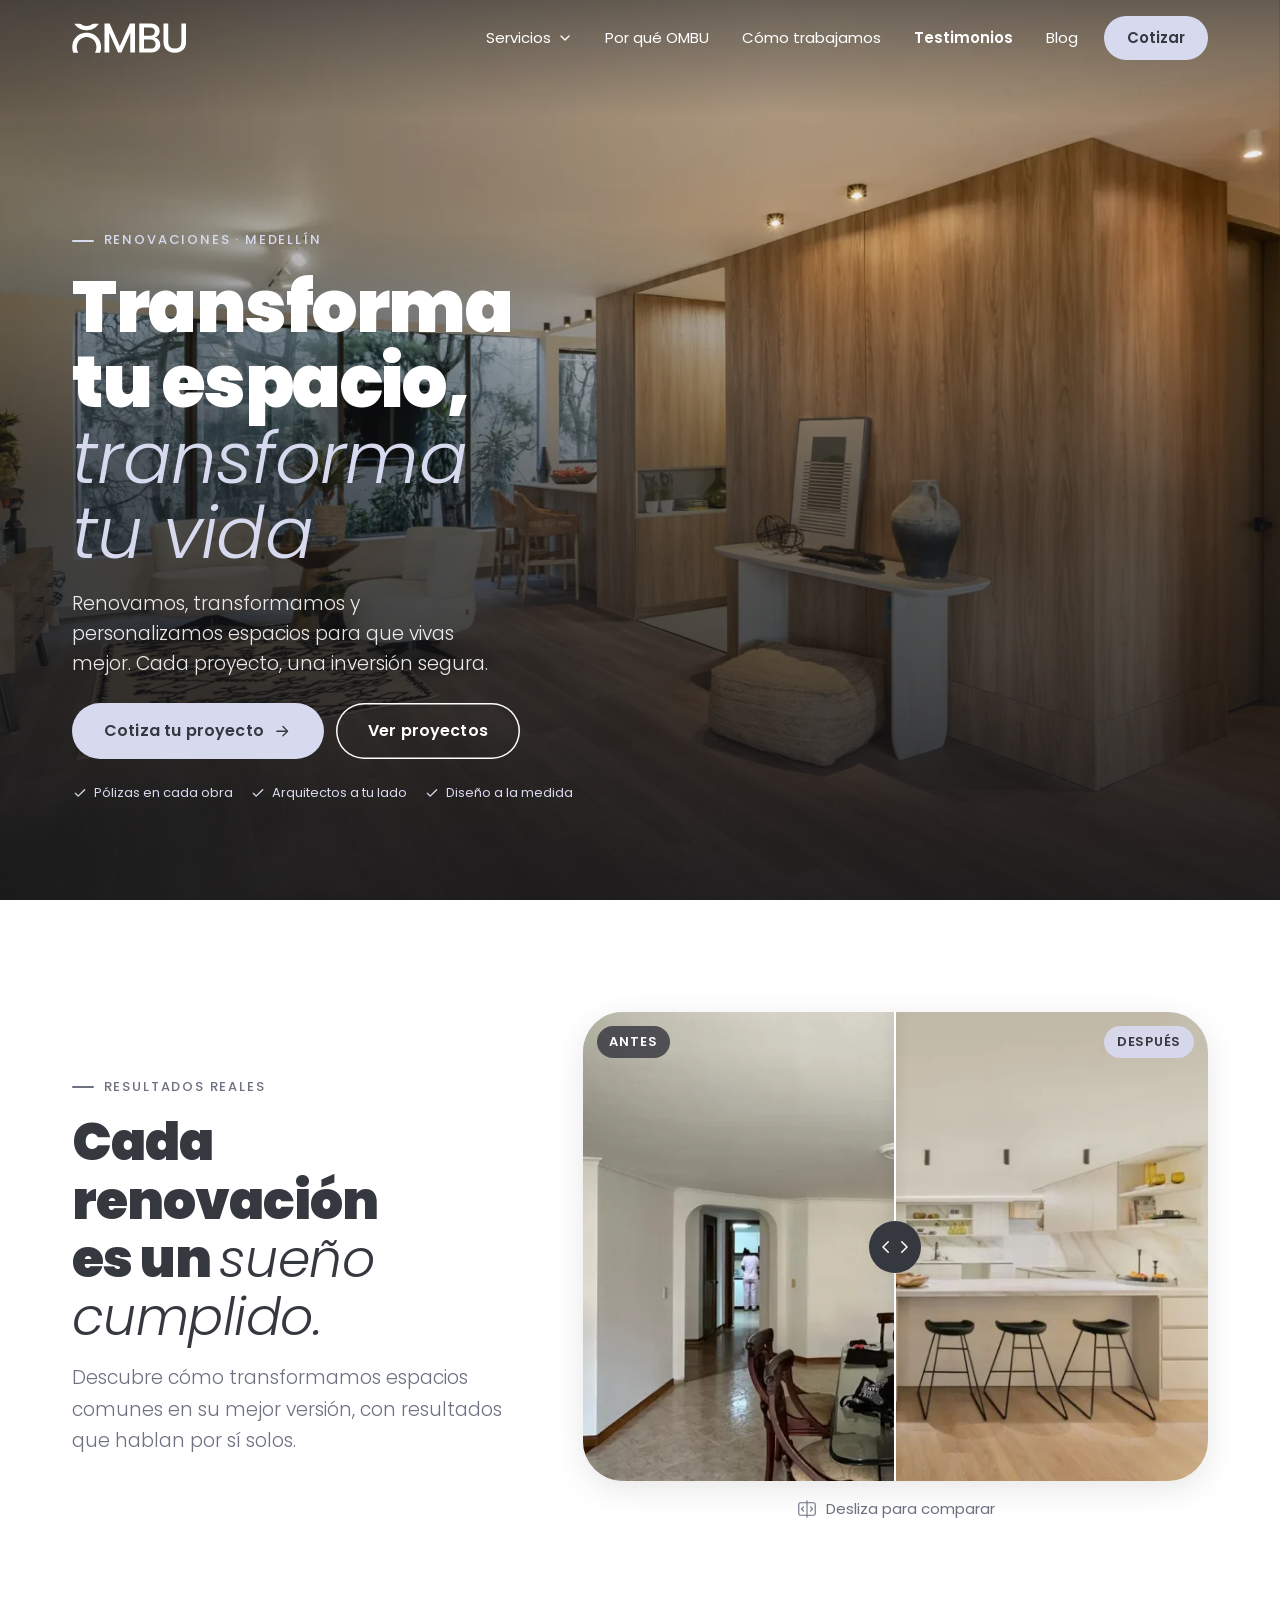
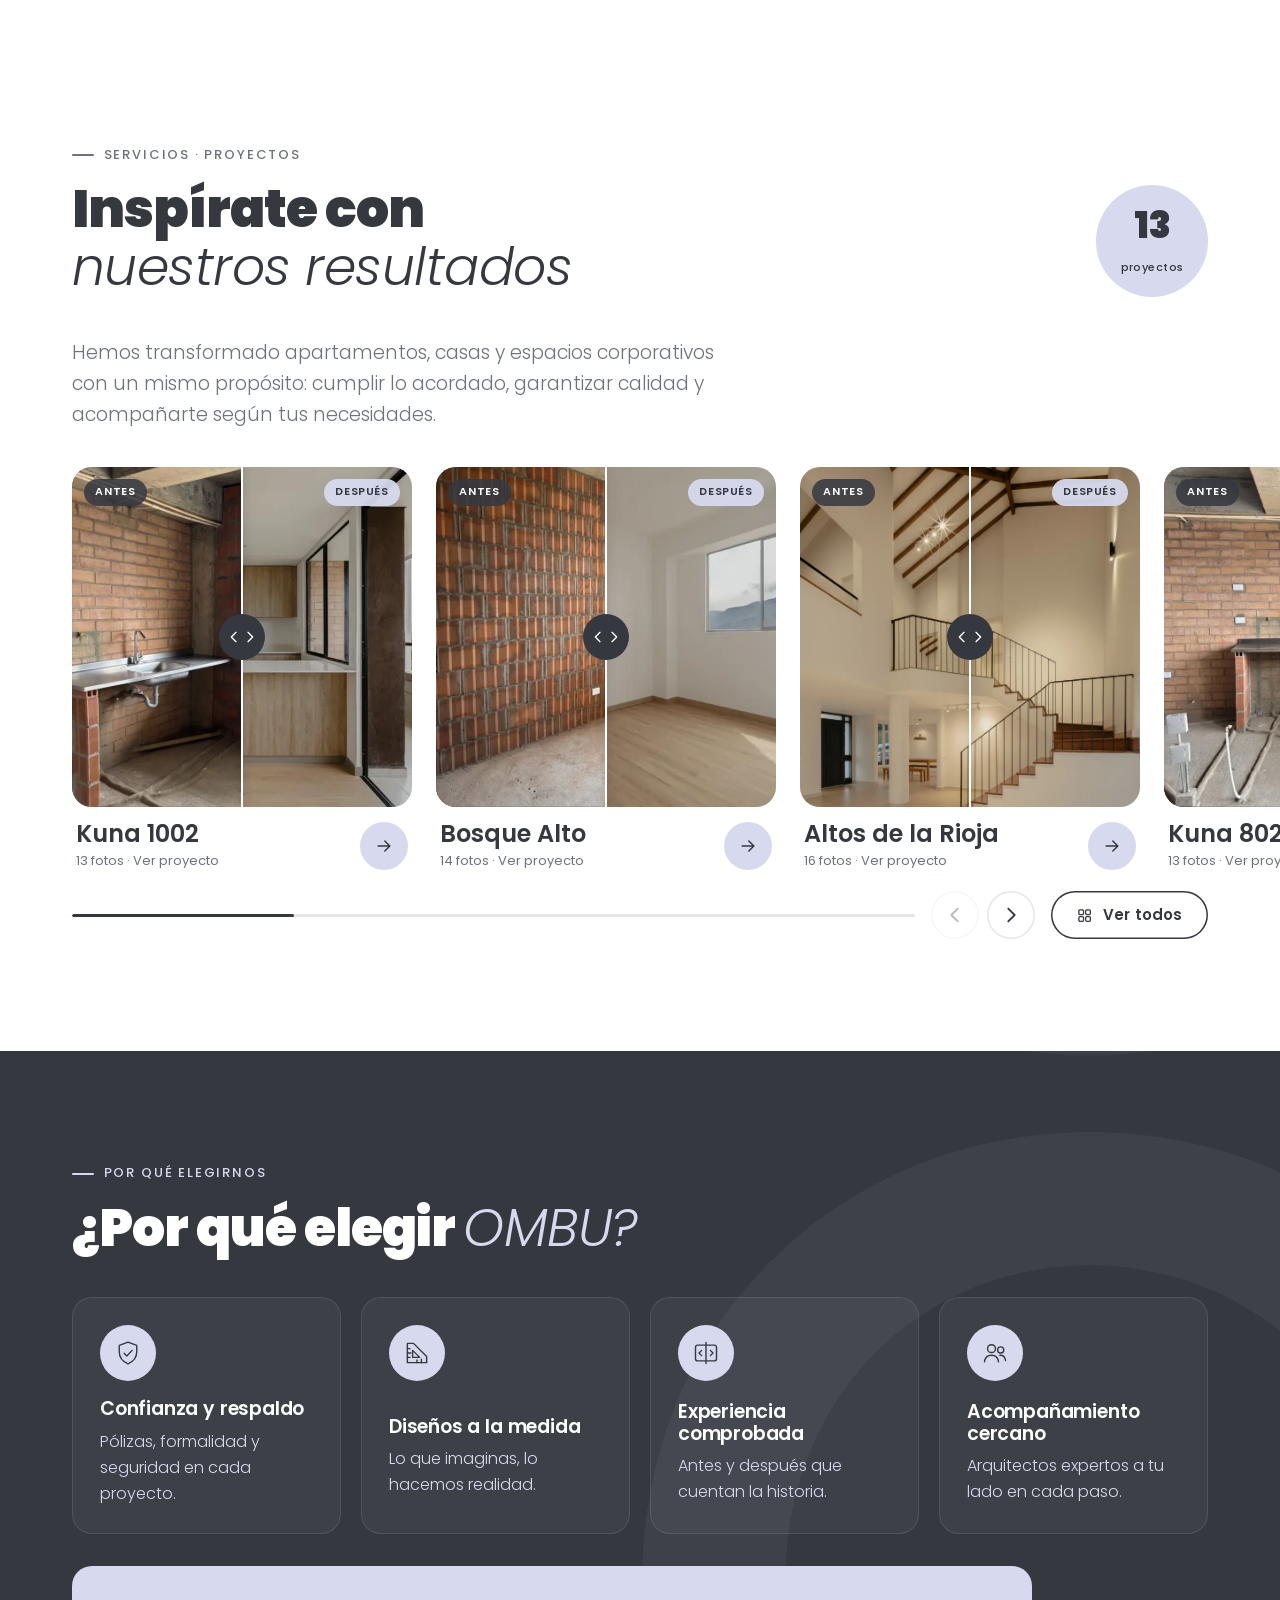
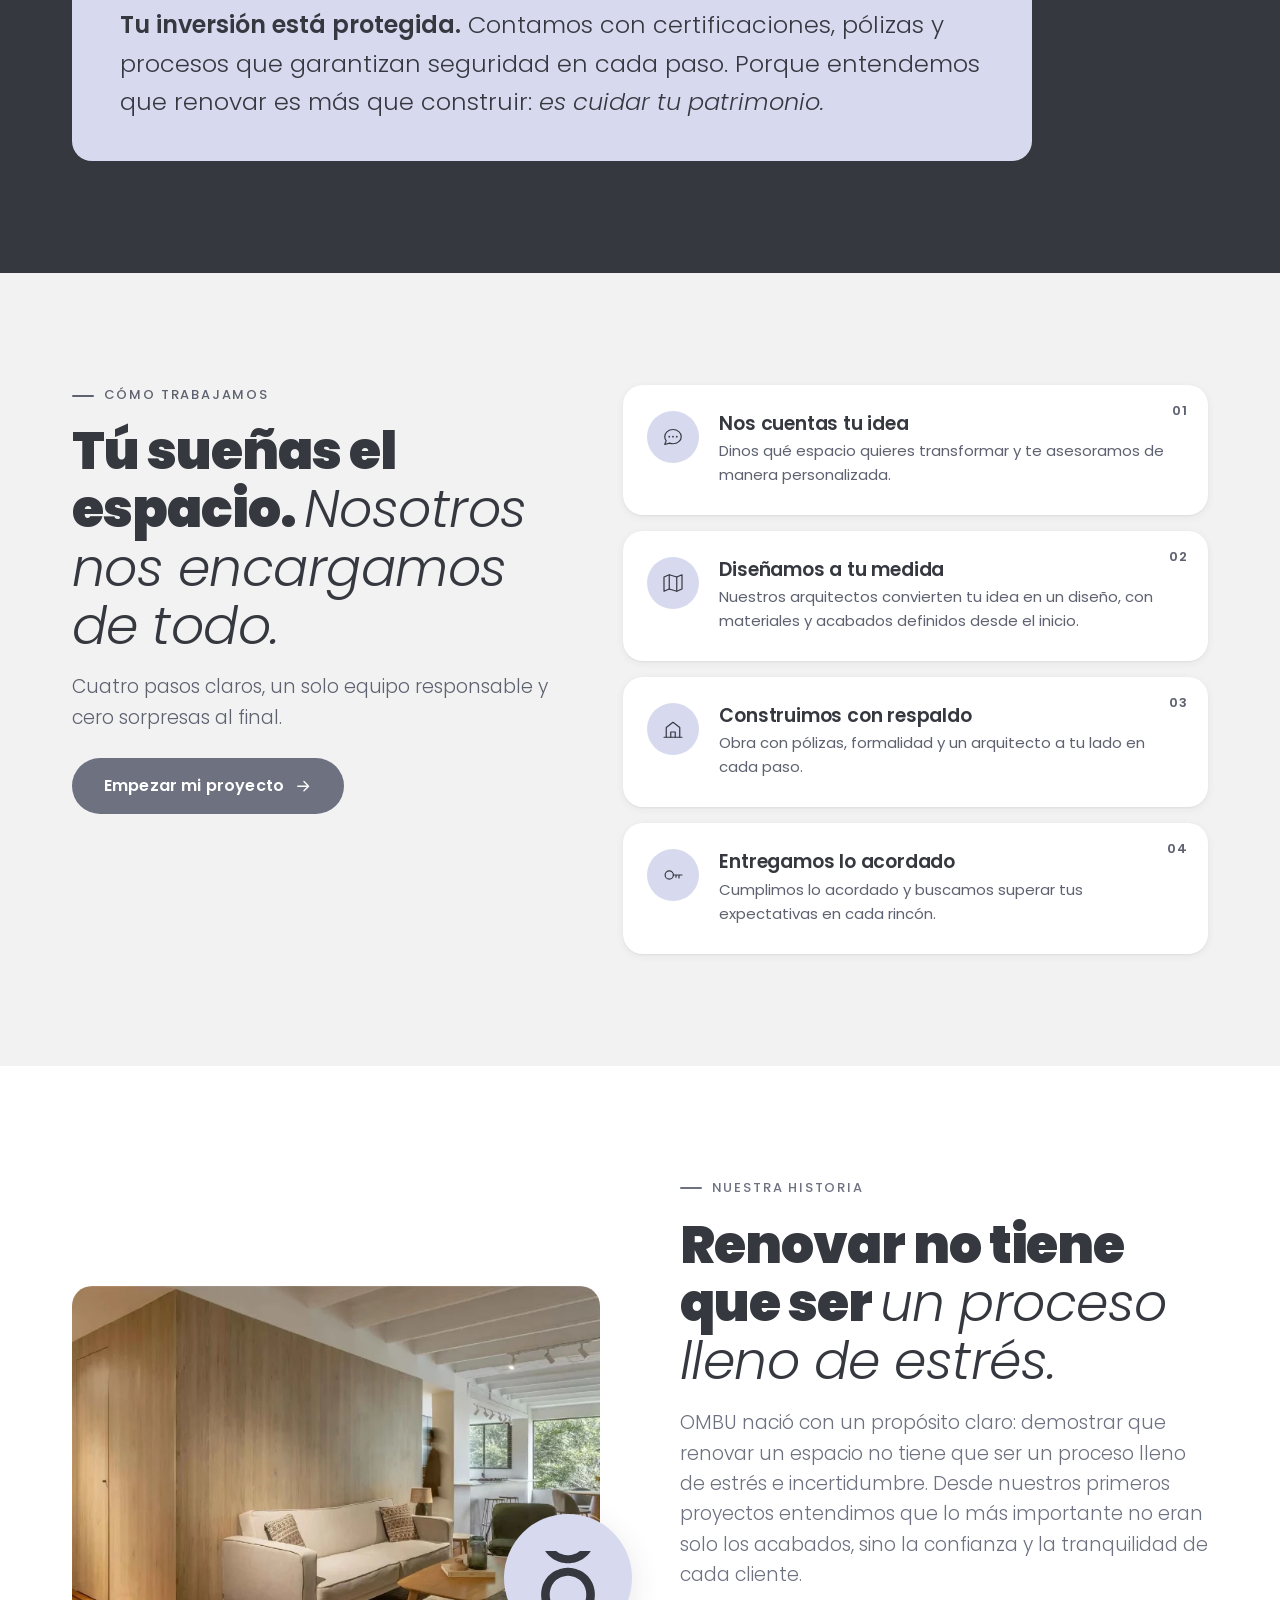
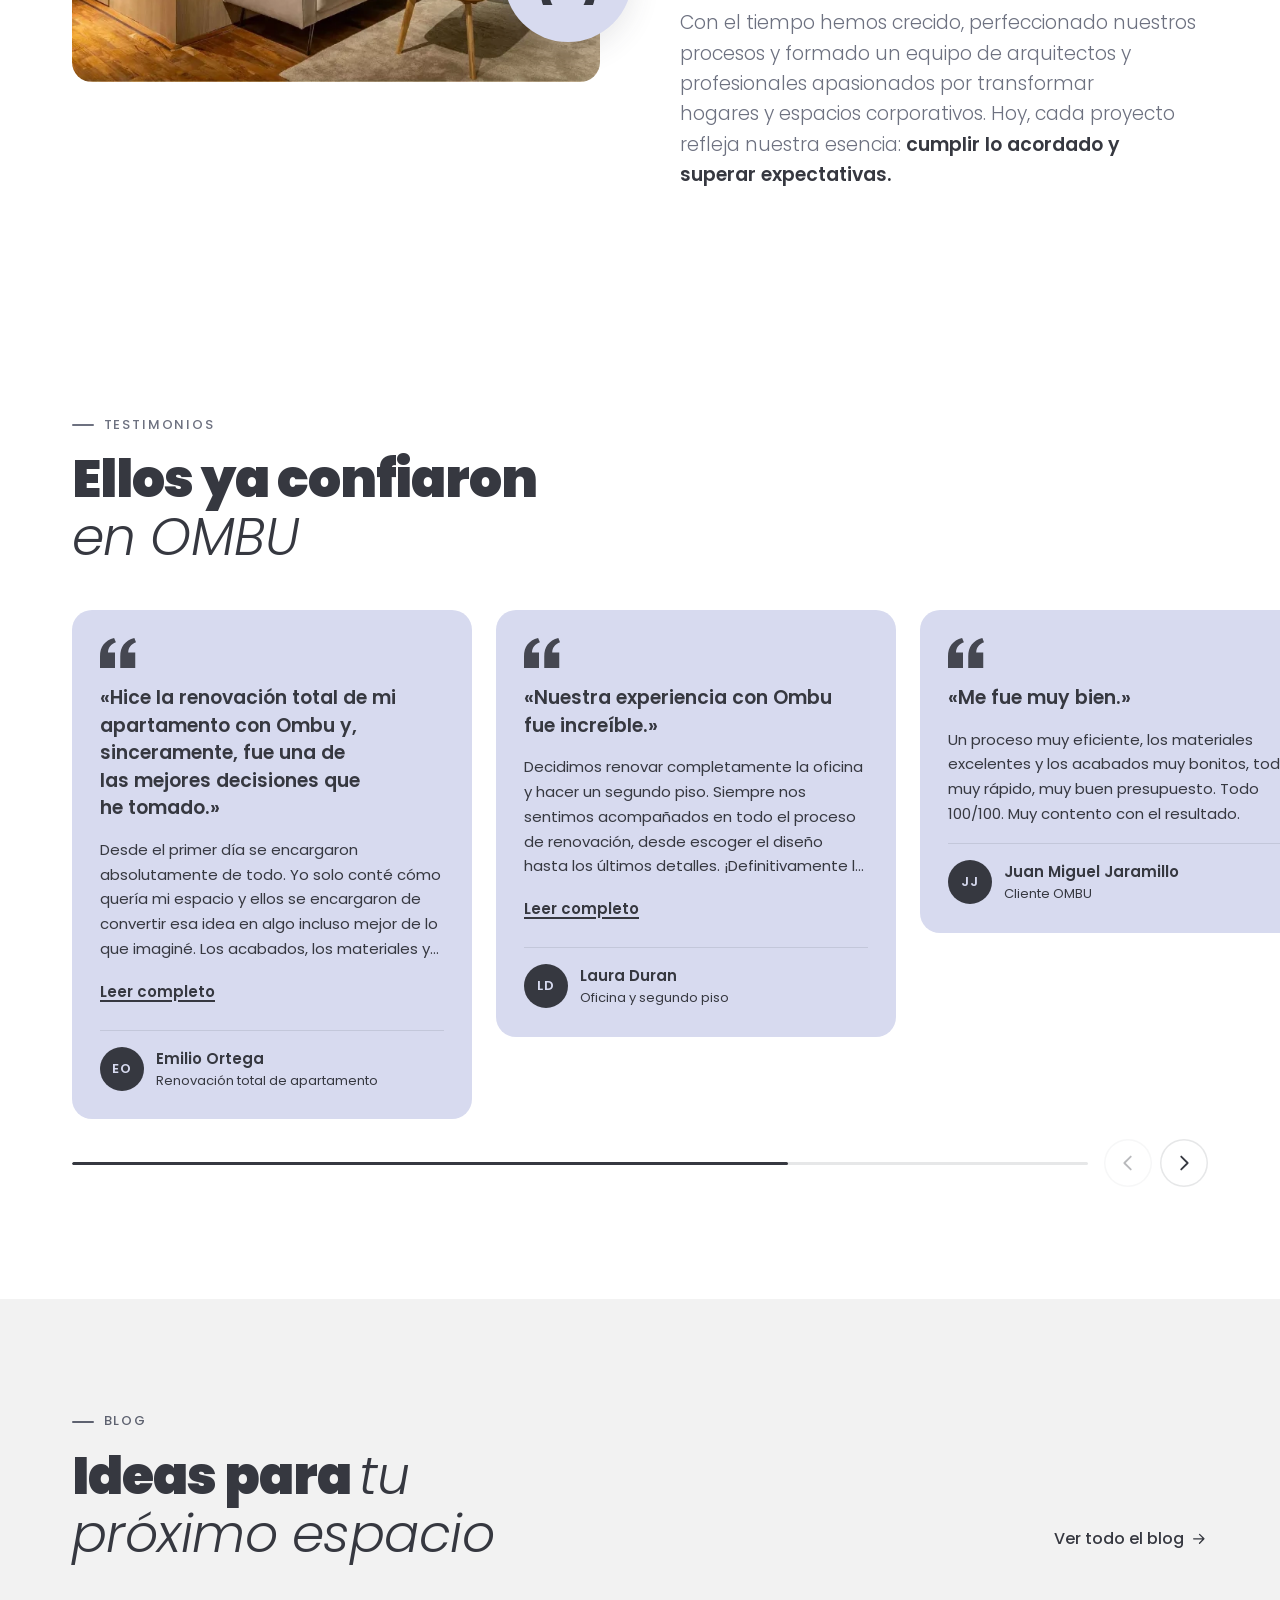
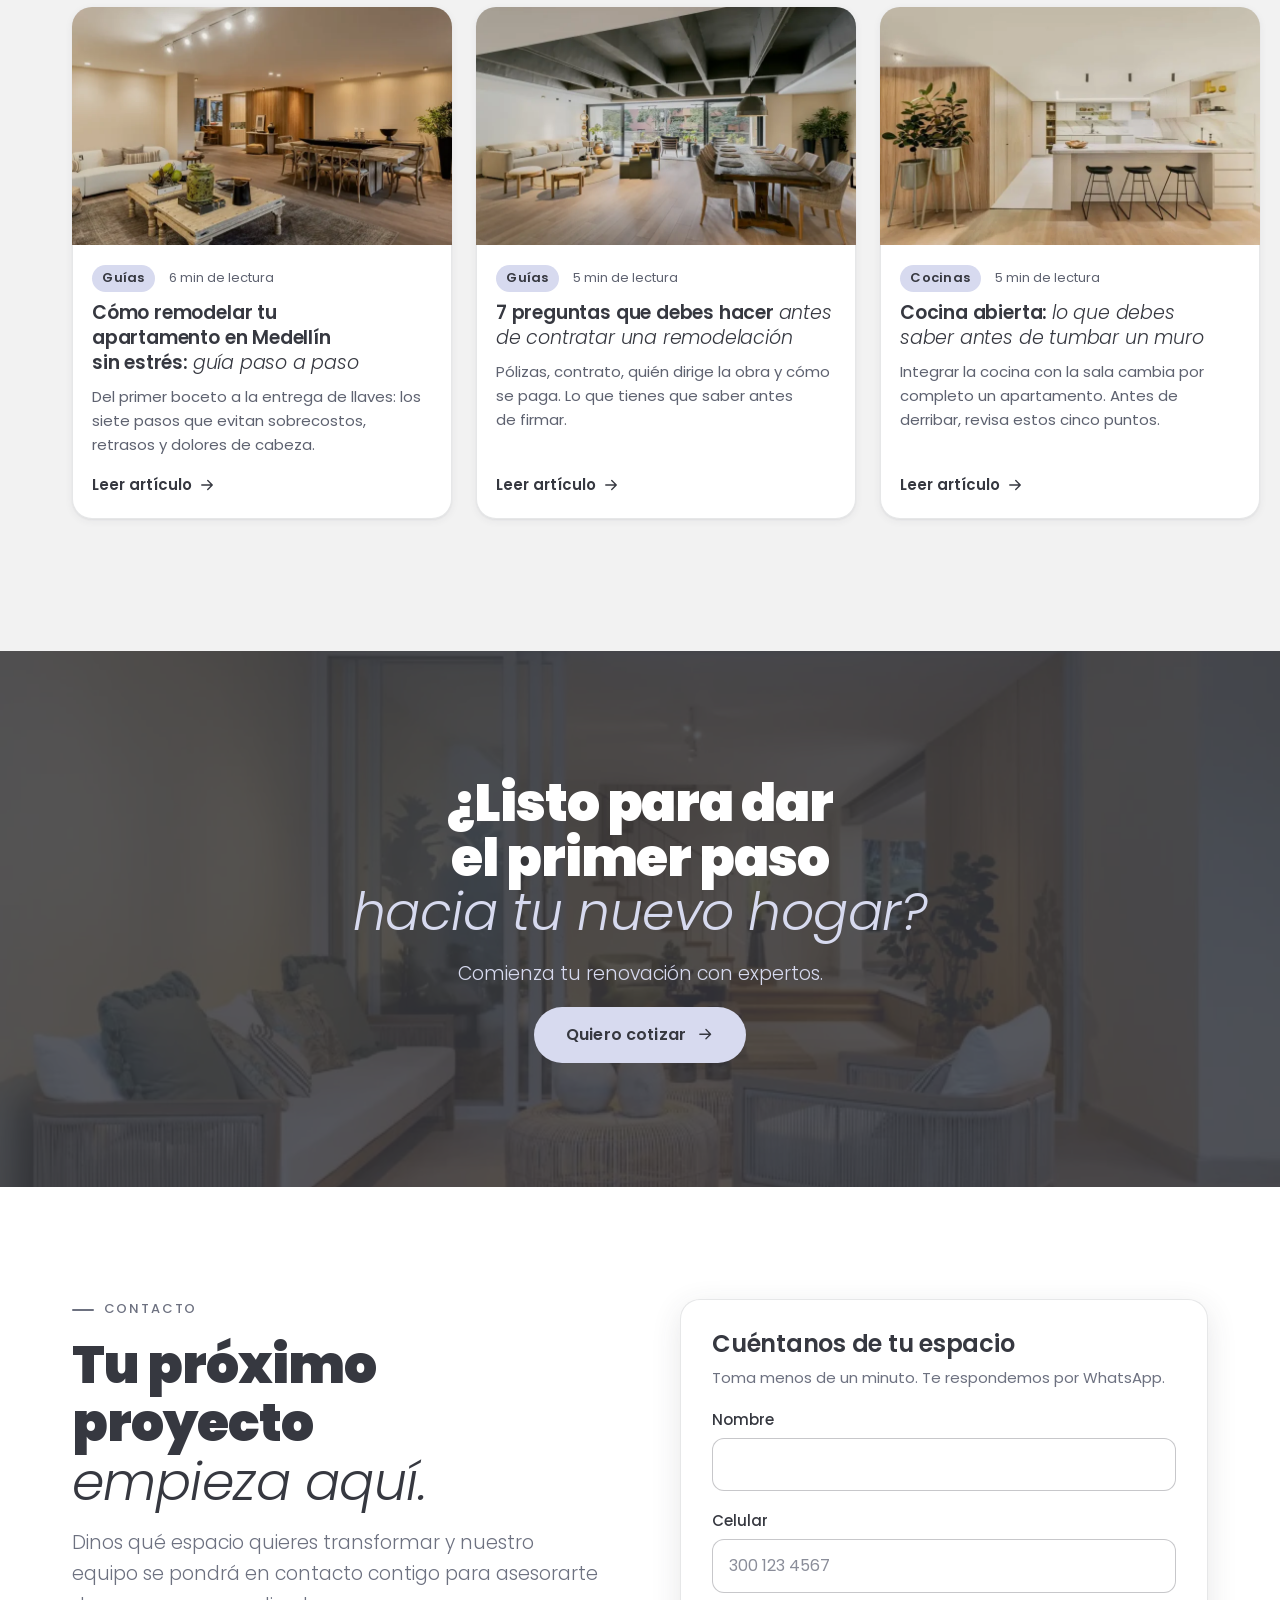
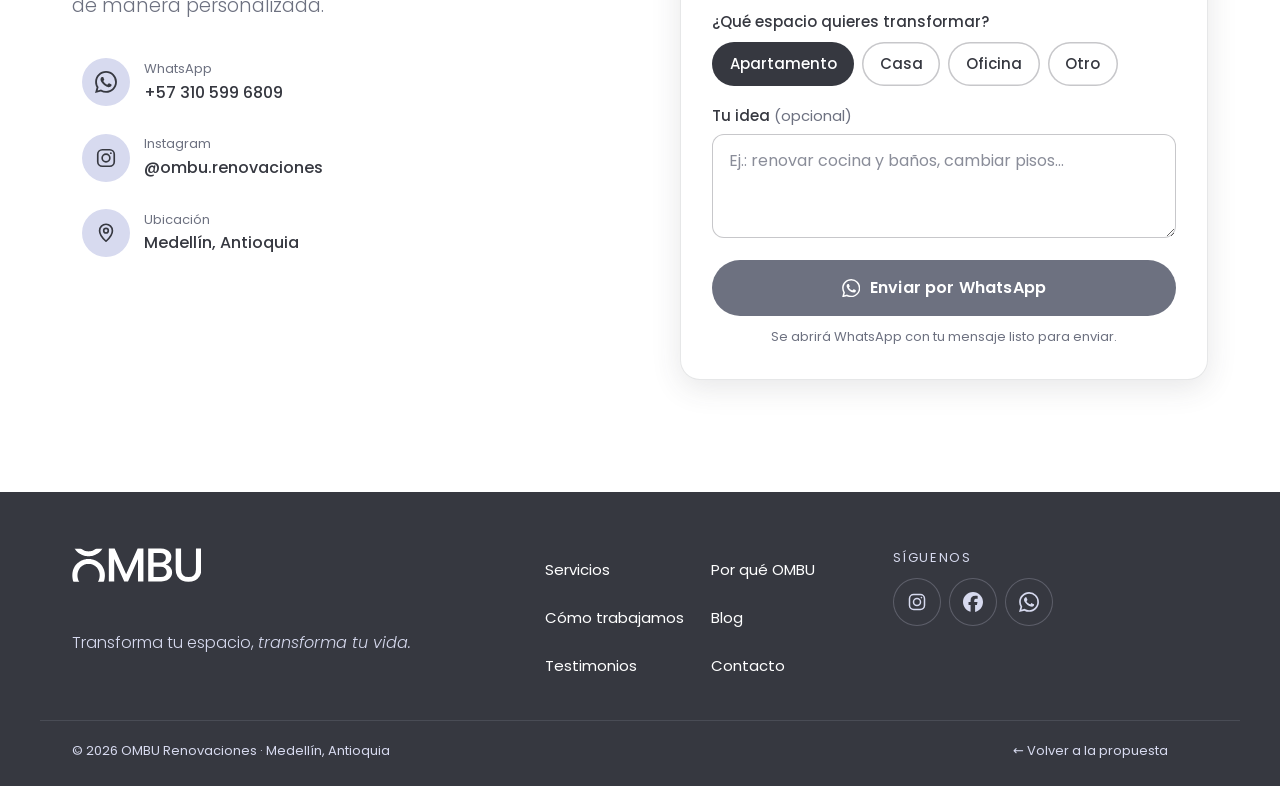
==== commit 6bb2aaf2: "Servicios con desplegable, comparador en cada proyecto y blog «Proyectos» pasa a llamarse «Servicios" ====
--- a/sitio/index.html
+++ b/sitio/index.html
@@ -48,7 +48,8 @@
   </script>
   <script>document.documentElement.classList.replace('no-js', 'js');</script>
 </head>
-<body>
+<body data-page="inicio" data-root="../" data-home="">
+<!-- @sprite -->
 <svg width="0" height="0" style="position:absolute" aria-hidden="true" focusable="false">
   <defs>
     <symbol id="i-arrow" viewBox="0 0 24 24"><path d="M5 12h14M13 6l6 6-6 6" fill="none" stroke="currentColor" stroke-width="1.8" stroke-linecap="round" stroke-linejoin="round"/></symbol>
@@ -72,11 +73,16 @@
     <symbol id="i-ig" viewBox="0 0 24 24"><g fill="none" stroke="currentColor" stroke-width="1.8"><rect x="3" y="3" width="18" height="18" rx="5"/><circle cx="12" cy="12" r="4.2"/><circle cx="17.3" cy="6.7" r="1" fill="currentColor" stroke="none"/></g></symbol>
     <symbol id="i-fb" viewBox="0 0 24 24"><path fill="currentColor" d="M9.1 23.7v-8H6.63V12h2.47v-1.58c0-4.09 1.85-5.98 5.86-5.98.4 0 .96.04 1.47.1.39.04.77.1 1.14.2v3.32l-.65-.03h-.74c-.7 0-1.25.1-1.67.31-.3.15-.53.37-.68.62-.26.42-.38 1-.38 1.75V12h3.92l-.38 2.1-.29 1.57H14.5v8.24C19.4 23.24 24 18.18 24 12.04 24 5.42 18.63.04 12 .04S0 5.42 0 12.04c0 5.63 3.87 10.35 9.1 11.65z"/></symbol>
     <symbol id="i-quote" viewBox="0 0 48 40"><path fill="currentColor" d="M0 40V24.5C0 11.6 6.3 3.4 18.8 0l2.4 5.6C14.4 8 11 12.6 10.6 19.4H20V40zm27 0V24.5C27 11.6 33.3 3.4 45.8 0l2.2 5.6C41.4 8 38 12.6 37.6 19.4H47V40z"/></symbol>
+    <symbol id="i-chev-d" viewBox="0 0 24 24"><path d="M6 9l6 6 6-6" fill="none" stroke="currentColor" stroke-width="2" stroke-linecap="round" stroke-linejoin="round"/></symbol>
+    <symbol id="i-clock" viewBox="0 0 24 24"><g fill="none" stroke="currentColor" stroke-width="1.8" stroke-linecap="round"><circle cx="12" cy="12" r="8.5"/><path d="M12 7.5V12l3 2"/></g></symbol>
+    <symbol id="i-link" viewBox="0 0 24 24"><g fill="none" stroke="currentColor" stroke-width="1.8" stroke-linecap="round" stroke-linejoin="round"><path d="M10 14a4.5 4.5 0 0 0 6.4 0l3-3a4.5 4.5 0 0 0-6.4-6.4l-1 1"/><path d="M14 10a4.5 4.5 0 0 0-6.4 0l-3 3a4.5 4.5 0 0 0 6.4 6.4l1-1"/></g></symbol>
   </defs>
 </svg>
+<!-- /@sprite -->
 
 <a class="skip" href="#contenido">Saltar al contenido</a>
 
+<!-- @cabecera -->
 <!-- ============ Encabezado ============ -->
 <header class="hdr" id="hdr" data-state="top">
   <div class="hdr__in wrap">
@@ -85,10 +91,20 @@
     </a>
     <nav class="hdr__nav" aria-label="Principal">
       <ul>
-        <li><a href="#proyectos">Proyectos</a></li>
+        <li class="has-drop">
+          <button class="hdr__drop-btn" type="button" aria-expanded="false" aria-controls="drop-servicios">Servicios <svg class="chev" aria-hidden="true"><use href="#i-chev-d"/></svg></button>
+          <div class="drop" id="drop-servicios" hidden>
+            <div class="drop__head">
+              <p class="drop__title">Nuestros proyectos</p>
+              <a class="link-arrow" href="#servicios">Ver todos <svg aria-hidden="true"><use href="#i-arrow"/></svg></a>
+            </div>
+            <ul class="drop__grid" data-proyectos="drop" role="list"></ul>
+          </div>
+        </li>
         <li><a href="#por-que">Por qué OMBU</a></li>
         <li><a href="#proceso">Cómo trabajamos</a></li>
         <li><a href="#testimonios">Testimonios</a></li>
+        <li><a href="blog/index.html">Blog</a></li>
       </ul>
     </nav>
     <a class="btn hdr__cta" href="#contacto">Cotizar</a>
@@ -102,10 +118,14 @@
 <div class="menu on-dark" id="menu" hidden>
   <nav class="menu__nav" aria-label="Menú">
     <ul>
-      <li><a href="#proyectos">Proyectos</a></li>
+      <li>
+        <button class="menu__acc" type="button" aria-expanded="false" aria-controls="menu-servicios">Servicios <svg class="chev" aria-hidden="true"><use href="#i-chev-d"/></svg></button>
+        <ul class="menu__sub" id="menu-servicios" data-proyectos="menu" role="list" hidden></ul>
+      </li>
       <li><a href="#por-que">Por qué OMBU</a></li>
       <li><a href="#proceso">Cómo trabajamos</a></li>
       <li><a href="#testimonios">Testimonios</a></li>
+      <li><a href="blog/index.html">Blog</a></li>
       <li><a href="#contacto">Contacto</a></li>
     </ul>
   </nav>
@@ -120,6 +140,7 @@
     </div>
   </div>
 </div>
+<!-- /@cabecera -->
 
 <main id="contenido">
 
@@ -137,7 +158,7 @@
       <p class="hero__lead">Renovamos, transformamos y personalizamos espacios para que vivas mejor. Cada proyecto, una inversión segura.</p>
       <div class="hero__ctas">
         <a class="btn btn--light btn--lg" href="#contacto">Cotiza tu proyecto <svg aria-hidden="true"><use href="#i-arrow"/></svg></a>
-        <a class="btn btn--ghost btn--lg" href="#proyectos">Ver proyectos</a>
+        <a class="btn btn--ghost btn--lg" href="#servicios">Ver proyectos</a>
       </div>
       <ul class="hero__trust" aria-label="Garantías">
         <li><svg aria-hidden="true"><use href="#i-check"/></svg> Pólizas en cada obra</li>
@@ -178,11 +199,11 @@
   </section>
 
   <!-- ============ Proyectos ============ -->
-  <section class="sec projects" id="proyectos" aria-labelledby="projects-title">
+  <section class="sec projects" id="servicios" aria-labelledby="projects-title">
     <div class="wrap">
       <div class="sec__head projects__head reveal">
         <div>
-          <p class="eyebrow">Portafolio</p>
+          <p class="eyebrow">Servicios · Proyectos</p>
           <h2 class="title" id="projects-title">Inspírate con <em>nuestros resultados</em></h2>
         </div>
         <div class="badge" aria-hidden="true"><strong id="proj-count">13</strong><span>proyectos</span></div>
@@ -345,6 +366,58 @@
       </div>
     </div>
   </section>
+
+  <!-- @blog-teaser -->
+<!-- ============ Blog (avance) ============ -->
+  <section class="sec blog-teaser" aria-labelledby="bt-title">
+    <div class="wrap">
+      <div class="sec__head bt__head reveal">
+        <div>
+          <p class="eyebrow">Blog</p>
+          <h2 class="title" id="bt-title">Ideas para <em>tu próximo espacio</em></h2>
+        </div>
+        <a class="link-arrow" href="blog/index.html">Ver todo el blog <svg aria-hidden="true"><use href="#i-arrow"/></svg></a>
+      </div>
+    </div>
+    <div class="rail rail--posts" data-rail>
+      <ul class="rail__track" role="list" tabindex="0" aria-label="Artículos del blog. Desliza para ver más.">
+<li class="post" data-cat="Guías">
+  <a class="post__link" href="blog/remodelar-apartamento-medellin.html">
+    <div class="post__media"><img src="../assets/img/proyectos/aires-del-campestre/d01-s.webp" width="768" height="512" loading="lazy" decoding="async" alt=""></div>
+    <div class="post__body">
+      <p class="post__meta"><span class="post__cat">Guías</span><span>6 min de lectura</span></p>
+      <h3 class="post__title">Cómo remodelar tu apartamento en Medellín sin estrés: <em>guía paso a paso</em></h3>
+      <p class="post__excerpt">Del primer boceto a la entrega de llaves: los siete pasos que evitan sobrecostos, retrasos y dolores de cabeza.</p>
+      <span class="post__more">Leer artículo <svg aria-hidden="true"><use href="#i-arrow"/></svg></span>
+    </div>
+  </a>
+</li>
+<li class="post" data-cat="Guías">
+  <a class="post__link" href="blog/preguntas-antes-de-contratar.html">
+    <div class="post__media"><img src="../assets/img/proyectos/torrealta/d01-s.webp" width="768" height="512" loading="lazy" decoding="async" alt=""></div>
+    <div class="post__body">
+      <p class="post__meta"><span class="post__cat">Guías</span><span>5 min de lectura</span></p>
+      <h3 class="post__title">7 preguntas que debes hacer <em>antes de contratar una remodelación</em></h3>
+      <p class="post__excerpt">Pólizas, contrato, quién dirige la obra y cómo se paga. Lo que tienes que saber antes de firmar.</p>
+      <span class="post__more">Leer artículo <svg aria-hidden="true"><use href="#i-arrow"/></svg></span>
+    </div>
+  </a>
+</li>
+<li class="post" data-cat="Cocinas">
+  <a class="post__link" href="blog/cocina-abierta.html">
+    <div class="post__media"><img src="../assets/img/comparador-despues-768.webp" width="768" height="512" loading="lazy" decoding="async" alt=""></div>
+    <div class="post__body">
+      <p class="post__meta"><span class="post__cat">Cocinas</span><span>5 min de lectura</span></p>
+      <h3 class="post__title">Cocina abierta: <em>lo que debes saber antes de tumbar un muro</em></h3>
+      <p class="post__excerpt">Integrar la cocina con la sala cambia por completo un apartamento. Antes de derribar, revisa estos cinco puntos.</p>
+      <span class="post__more">Leer artículo <svg aria-hidden="true"><use href="#i-arrow"/></svg></span>
+    </div>
+  </a>
+</li>
+      </ul>
+    </div>
+  </section>
+<!-- /@blog-teaser -->
 
   <!-- ============ Banda CTA ============ -->
   <section class="band on-dark" aria-labelledby="band-title">
@@ -427,6 +500,7 @@
   </section>
 </main>
 
+<!-- @pie -->
 <!-- ============ Pie ============ -->
 <footer class="ftr on-dark">
   <div class="wrap ftr__grid">
@@ -436,9 +510,11 @@
     </div>
     <nav class="ftr__nav" aria-label="Pie de página">
       <ul>
-        <li><a href="#proyectos">Proyectos</a></li>
+        <li><a href="#servicios">Servicios</a></li>
         <li><a href="#por-que">Por qué OMBU</a></li>
         <li><a href="#proceso">Cómo trabajamos</a></li>
+        <li><a href="blog/index.html">Blog</a></li>
+        <li><a href="#testimonios">Testimonios</a></li>
         <li><a href="#contacto">Contacto</a></li>
       </ul>
     </nav>
@@ -456,6 +532,7 @@
     <a href="../index.html">← Volver a la propuesta</a>
   </div>
 </footer>
+<!-- /@pie -->
 
 <!-- WhatsApp flotante -->
 <a class="fab" id="fab" href="https://wa.me/573105996809?text=Hola%20OMBU%2C%20quiero%20cotizar%20la%20renovaci%C3%B3n%20de%20mi%20espacio." target="_blank" rel="noopener" aria-label="Escríbenos por WhatsApp">
@@ -505,6 +582,7 @@
 </dialog>
 
 <script src="../assets/js/proyectos.js"></script>
-<script src="../assets/js/sitio.js"></script>
+<script src="../assets/js/comun.js"></script>
+<script src="../assets/js/inicio.js"></script>
 </body>
 </html>
--- a/assets/css/brand.css
+++ b/assets/css/brand.css
@@ -151,8 +151,6 @@
 .btn--ghost { --btn-bg: transparent; --btn-fg: currentColor; box-shadow: inset 0 0 0 1.5px currentColor; }
 .btn--ghost:hover { --btn-bg: var(--ombu-carbon-06); }
 .on-dark .btn--ghost:hover { --btn-bg: rgb(255 255 255 / .12); }
-.btn--wa { --btn-bg: #1A7F45; } /* verde WhatsApp oscurecido: 5:1 con texto blanco */
-.btn--wa:hover { --btn-bg: #146236; }
 .btn--block { width: 100%; }
 
 .link-arrow {
--- a/assets/css/sitio.css
+++ b/assets/css/sitio.css
@@ -197,40 +197,72 @@
 .badge span { font-size: .6875rem; font-weight: 500; letter-spacing: .04em; margin-top: .2rem; }
 .projects__lead { max-width: 60ch; margin-bottom: 2rem; }
 
-.card { position: relative; }
+.card { display: flex; flex-direction: column; gap: .85rem; }
+
+/* Comparador de cada tarjeta */
+.cmp {
+  position: relative; overflow: hidden; isolation: isolate;
+  aspect-ratio: 1; border-radius: var(--radius); background: var(--ombu-niebla);
+  cursor: pointer; user-select: none; -webkit-user-select: none; -webkit-touch-callout: none;
+}
+.cmp__img, .cmp__clip { position: absolute; inset: 0; width: 100%; height: 100%; }
+.cmp__img { object-fit: cover; pointer-events: none; }
+.cmp__clip { clip-path: inset(0 calc(100% - var(--pos)) 0 0); }
+.cmp::after { /* línea divisoria */
+  content: ""; position: absolute; top: 0; bottom: 0; left: var(--pos); width: 2px; margin-left: -1px;
+  background: #fff; box-shadow: 0 0 10px rgb(0 0 0 / .3); pointer-events: none;
+}
+.cmp__tag {
+  position: absolute; top: 12px; z-index: 1; padding: .3rem .7rem; border-radius: var(--pill);
+  font-size: .6875rem; font-weight: 600; letter-spacing: .06em; text-transform: uppercase; pointer-events: none;
+  transition: opacity .2s;
+}
+.cmp__tag--a { left: 12px; background: rgb(54 56 64 / .85); color: #fff; }
+.cmp__tag--d { right: 12px; background: rgb(215 218 239 / .94); color: var(--ombu-carbon); }
+.cmp[data-edge="left"] .cmp__tag--a, .cmp[data-edge="right"] .cmp__tag--d { opacity: 0; }
+.cmp__grab { /* zona táctil de 64 px alrededor del divisor */
+  position: absolute; top: 0; bottom: 0; left: var(--pos); z-index: 2; width: 64px; transform: translateX(-50%);
+  touch-action: none; cursor: ew-resize;
+}
+.cmp__knob {
+  position: absolute; top: 50%; left: 50%; width: 46px; height: 46px; transform: translate(-50%, -50%);
+  display: flex; align-items: center; justify-content: center;
+  border-radius: 50%; background: var(--ombu-carbon); color: #fff; box-shadow: var(--shadow);
+  transition: transform .25s var(--ease-out);
+}
+.cmp__knob svg { width: 16px; height: 16px; }
+.cmp.is-dragging .cmp__knob, .cmp__grab:hover .cmp__knob { transform: translate(-50%, -50%) scale(1.1); }
+.cmp__range { position: absolute; inset: auto 0 0; width: 100%; height: 1px; opacity: 0; pointer-events: none; }
+.cmp:has(.cmp__range:focus-visible) { outline: 3px solid var(--ombu-pizarra); outline-offset: 3px; }
+
 .card__btn {
-  display: block; width: 100%; padding: 0; border: 0; background: none; text-align: left;
-  border-radius: var(--radius); -webkit-tap-highlight-color: transparent;
-}
-.card__media {
-  position: relative; overflow: hidden; border-radius: var(--radius);
-  aspect-ratio: 4 / 5; background: var(--ombu-niebla);
-}
-.card__media img { width: 100%; height: 100%; object-fit: cover; transition: transform .9s var(--ease-out); }
-.card__media::after { content: ""; position: absolute; inset: 0; background: linear-gradient(180deg, transparent 45%, rgb(20 21 25 / .78)); }
-.card__btn:hover .card__media img { transform: scale(1.05); }
-.card__info { position: absolute; left: 0; right: 0; bottom: 0; z-index: 1; padding: 1.25rem; color: #fff; display: grid; gap: .35rem; }
-.card__name { font-size: var(--fs-lg); font-weight: 600; line-height: 1.15; }
-.card__meta { display: flex; align-items: center; justify-content: space-between; gap: .5rem; font-size: var(--fs-xs); color: var(--ombu-lavanda); }
-.card__go { width: 40px; height: 40px; display: grid; place-items: center; border-radius: 50%; background: #fff; color: var(--ombu-carbon); transition: transform .3s var(--ease-out); }
-.card__go svg { width: 18px; height: 18px; }
-.card__btn:hover .card__go { transform: translateX(3px); }
-.card__chip {
-  position: absolute; top: 12px; left: 12px; z-index: 1;
-  padding: .3rem .7rem; border-radius: var(--pill); font-size: .6875rem; font-weight: 600; letter-spacing: .04em;
-  background: rgb(255 255 255 / .92); color: var(--ombu-carbon);
-}
+  display: flex; align-items: center; justify-content: space-between; gap: .75rem; width: 100%;
+  padding: 0 .25rem; border: 0; background: none; text-align: left; border-radius: var(--radius-sm);
+  -webkit-tap-highlight-color: transparent;
+}
+.card__txt { display: grid; gap: .1rem; }
+.card__name { font-size: var(--fs-lg); font-weight: 600; line-height: 1.2; color: var(--ombu-carbon); }
+.card__meta { font-size: var(--fs-xs); color: var(--text-soft); }
+.card__go {
+  width: var(--tap); height: var(--tap); flex: none; display: grid; place-items: center; border-radius: 50%;
+  background: var(--ombu-lavanda); color: var(--ombu-carbon); transition: transform .3s var(--ease-out), background-color .2s, color .2s;
+}
+.card__go svg { width: 20px; height: 20px; }
+.card__btn:hover .card__go { background: var(--ombu-carbon); color: #fff; transform: translateX(3px); }
 
 /* Vista de cuadrícula ("Ver todos") */
 .projects.is-grid .rail__track {
   grid-auto-flow: row; grid-template-columns: repeat(2, 1fr); grid-auto-columns: auto;
-  overflow: visible; scroll-snap-type: none; gap: .75rem;
+  overflow: visible; scroll-snap-type: none; gap: 1.25rem .75rem;
   max-width: var(--max); margin-inline: auto;
 }
-.projects.is-grid .card__media { aspect-ratio: 3 / 4; border-radius: var(--radius-sm); }
-.projects.is-grid .card__info { padding: .8rem; }
+.projects.is-grid .card { gap: .5rem; }
+.projects.is-grid .cmp { border-radius: var(--radius-sm); }
+.projects.is-grid .cmp__tag { display: none; }
+.projects.is-grid .cmp__knob { width: 36px; height: 36px; }
 .projects.is-grid .card__name { font-size: var(--fs-sm); }
-.projects.is-grid .card__meta, .projects.is-grid .card__chip { display: none; }
+.projects.is-grid .card__meta { display: none; }
+.projects.is-grid .card__go { width: 36px; height: 36px; }
 .projects.is-grid .rail__progress, .projects.is-grid .rail__arrows { visibility: hidden; }
 
 /* ---------- Por qué OMBU ---------- */
@@ -384,11 +416,11 @@
 .fab {
   position: fixed; right: max(16px, env(safe-area-inset-right)); bottom: calc(16px + env(safe-area-inset-bottom)); z-index: 60;
   width: 58px; height: 58px; display: grid; place-items: center; border-radius: 50%;
-  background: #1A7F45; color: #fff; box-shadow: 0 10px 28px rgb(26 127 69 / .38);
+  background: var(--ombu-carbon); color: #fff; box-shadow: 0 10px 28px rgb(54 56 64 / .35), inset 0 0 0 2px var(--ombu-lavanda);
   transform: translateY(120px); opacity: 0; transition: transform .45s var(--ease-out), opacity .3s, background-color .2s;
 }
 .fab svg { width: 28px; height: 28px; }
-.fab:hover { background: #146236; }
+.fab:hover { background: var(--ombu-pizarra); }
 .fab.is-on { transform: none; opacity: 1; }
 
 /* ---------- Ficha de proyecto (dialog) ---------- */
@@ -492,7 +524,7 @@
   :root { --header-h: 76px; }
   .hdr__logo { height: 30px; }
   .hdr__nav { display: block; }
-  .hdr__nav ul { list-style: none; display: flex; gap: .25rem; }
+  .hdr__nav > ul { list-style: none; display: flex; align-items: center; gap: .25rem; }
   .hdr__nav a { display: inline-flex; align-items: center; min-height: 44px; padding: 0 .9rem; font-size: var(--fs-sm); font-weight: 400; text-decoration: none; border-radius: var(--pill); transition: background-color .2s; }
   .hdr__nav a:hover { background: rgb(255 255 255 / .14); }
   .hdr[data-state="solid"] .hdr__nav a:hover { background: var(--ombu-carbon-06); }
@@ -541,8 +573,96 @@
 @keyframes sheetOutD { to { transform: translate(-50%, 30px); opacity: 0; } }
 
 @media (hover: none) {
-  .card__btn:hover .card__media img, .gal__btn:hover img { transform: none; }
+  .gal__btn:hover img { transform: none; }
 }
 @media (prefers-reduced-motion: reduce) {
   .hero__media img { animation: none; }
 }
+
+/* ==========================================================================
+   Servicios: desplegable (escritorio) y acordeón (menú móvil)
+   ========================================================================== */
+.chev { width: 16px; height: 16px; transition: transform .25s var(--ease-out); }
+[aria-expanded="true"] > .chev { transform: rotate(180deg); }
+
+.menu__acc {
+  display: flex; align-items: center; justify-content: space-between; width: 100%; padding: .55rem 0;
+  border: 0; background: none; color: #fff; text-align: left;
+  font-size: clamp(1.75rem, 8vw, 2.5rem); font-weight: 900; letter-spacing: -.02em;
+  opacity: 0; transform: translateY(16px); transition: opacity .5s var(--ease-out), transform .5s var(--ease-out), color .2s;
+}
+.menu.is-open .menu__acc { opacity: 1; transform: none; }
+.menu__acc:hover { color: var(--ombu-lavanda); }
+.menu__acc .chev { width: 28px; height: 28px; color: var(--ombu-lavanda); }
+.menu__sub { list-style: none; display: grid; grid-template-columns: 1fr 1fr; gap: 0 1rem; padding: .25rem 0 1rem; border-bottom: 1px solid var(--ombu-lavanda-12); margin-bottom: .5rem; }
+.menu__nav .menu__sub a {
+  opacity: 1; transform: none; transition: color .2s;
+  display: flex; align-items: center; min-height: 44px; padding: .25rem 0;
+  font-size: var(--fs-sm); font-weight: 400; letter-spacing: 0; color: var(--ombu-lavanda);
+}
+.menu__nav .menu__sub a:hover { color: #fff; }
+
+.has-drop { position: relative; }
+.hdr__drop-btn {
+  display: inline-flex; align-items: center; gap: .35rem; min-height: 44px; padding: 0 .9rem;
+  border: 0; border-radius: var(--pill); background: none; color: inherit; font-size: var(--fs-sm);
+  transition: background-color .2s;
+}
+.hdr__drop-btn.is-current { font-weight: 600; }
+.drop {
+  position: absolute; top: calc(100% + 10px); left: -1rem; z-index: 90;
+  width: min(640px, 80vw); padding: 1.25rem; border-radius: var(--radius);
+  background: #fff; color: var(--ombu-carbon); box-shadow: var(--shadow-lg), inset 0 0 0 1px var(--line);
+  opacity: 0; transform: translateY(-6px); transition: opacity .2s var(--ease-out), transform .25s var(--ease-out);
+}
+.drop::before { content: ""; position: absolute; left: 0; right: 0; top: -12px; height: 12px; } /* puente para el hover */
+.drop.is-open { opacity: 1; transform: none; }
+.drop__head { display: flex; align-items: center; justify-content: space-between; padding: 0 .25rem .75rem; margin-bottom: .75rem; border-bottom: 1px solid var(--line); }
+.drop__title { font-size: var(--fs-xs); font-weight: 500; letter-spacing: .14em; text-transform: uppercase; color: var(--text-soft); }
+.drop .link-arrow { font-size: var(--fs-sm); min-height: 36px; padding: 0 .5rem; }
+.drop__grid { list-style: none; display: grid; grid-template-columns: repeat(3, 1fr); gap: .25rem; }
+.hdr__nav .drop__grid a {
+  display: flex; align-items: center; gap: .7rem; min-height: 52px; padding: .35rem .5rem; border-radius: 12px;
+  font-size: var(--fs-sm); font-weight: 500; color: var(--ombu-carbon); background: none;
+}
+.hdr__nav .drop__grid a:hover { background: var(--ombu-niebla); }
+.drop__grid img { width: 40px; height: 40px; border-radius: 10px; object-fit: cover; flex: none; background: var(--ombu-niebla); }
+
+/* ==========================================================================
+   Tarjetas de artículos (avance en la portada y blog)
+   ========================================================================== */
+.blog-teaser { background: var(--ombu-niebla); --text-soft: var(--text-soft-on-mist); }
+.bt__head { grid-template-columns: 1fr; align-items: end; }
+.bt__head > div { display: grid; gap: .9rem; }
+.bt__head .link-arrow { justify-self: start; }
+.rail--posts .rail__track { grid-auto-columns: min(82%, 360px); }
+.post { display: flex; }
+.post[hidden] { display: none; }
+.post__link {
+  display: flex; flex-direction: column; width: 100%; overflow: hidden; border-radius: var(--radius);
+  background: #fff; text-decoration: none; box-shadow: var(--shadow-sm), inset 0 0 0 1px var(--line);
+  transition: box-shadow .3s var(--ease-out), transform .3s var(--ease-out);
+}
+.post__link:hover { box-shadow: var(--shadow); transform: translateY(-3px); }
+.post__media { aspect-ratio: 16 / 10; overflow: hidden; background: var(--ombu-niebla); }
+.post__media img { width: 100%; height: 100%; object-fit: cover; transition: transform .8s var(--ease-out); }
+.post__link:hover .post__media img { transform: scale(1.04); }
+.post__body { display: flex; flex-direction: column; gap: .6rem; flex: 1; padding: 1.25rem 1.25rem 1.4rem; }
+.post__meta { display: flex; flex-wrap: wrap; align-items: center; gap: .35rem .9rem; font-size: var(--fs-xs); color: var(--text-soft); }
+.post__cat { padding: .2rem .65rem; border-radius: var(--pill); background: var(--ombu-lavanda); color: var(--ombu-carbon); font-weight: 600; letter-spacing: .02em; }
+.post__title { font-size: var(--fs-md); font-weight: 600; line-height: 1.3; color: var(--ombu-carbon); }
+.post__title em { font-weight: 300; }
+.post__excerpt { font-size: var(--fs-sm); color: var(--text-soft); line-height: 1.6; }
+.post__more { margin-top: auto; padding-top: .4rem; display: inline-flex; align-items: center; gap: .4rem; font-size: var(--fs-sm); font-weight: 600; color: var(--ombu-carbon); }
+.post__more svg { width: 18px; height: 18px; transition: transform .25s var(--ease-out); }
+.post__link:hover .post__more svg { transform: translateX(4px); }
+
+@media (min-width: 600px) {
+  .bt__head { grid-template-columns: 1fr auto; }
+  .bt__head .link-arrow { justify-self: end; }
+}
+@media (min-width: 960px) {
+  .hdr__drop-btn:hover { background: rgb(255 255 255 / .14); }
+  .hdr[data-state="solid"] .hdr__drop-btn:hover { background: var(--ombu-carbon-06); }
+  .rail--posts .rail__track { grid-auto-columns: 380px; }
+}
